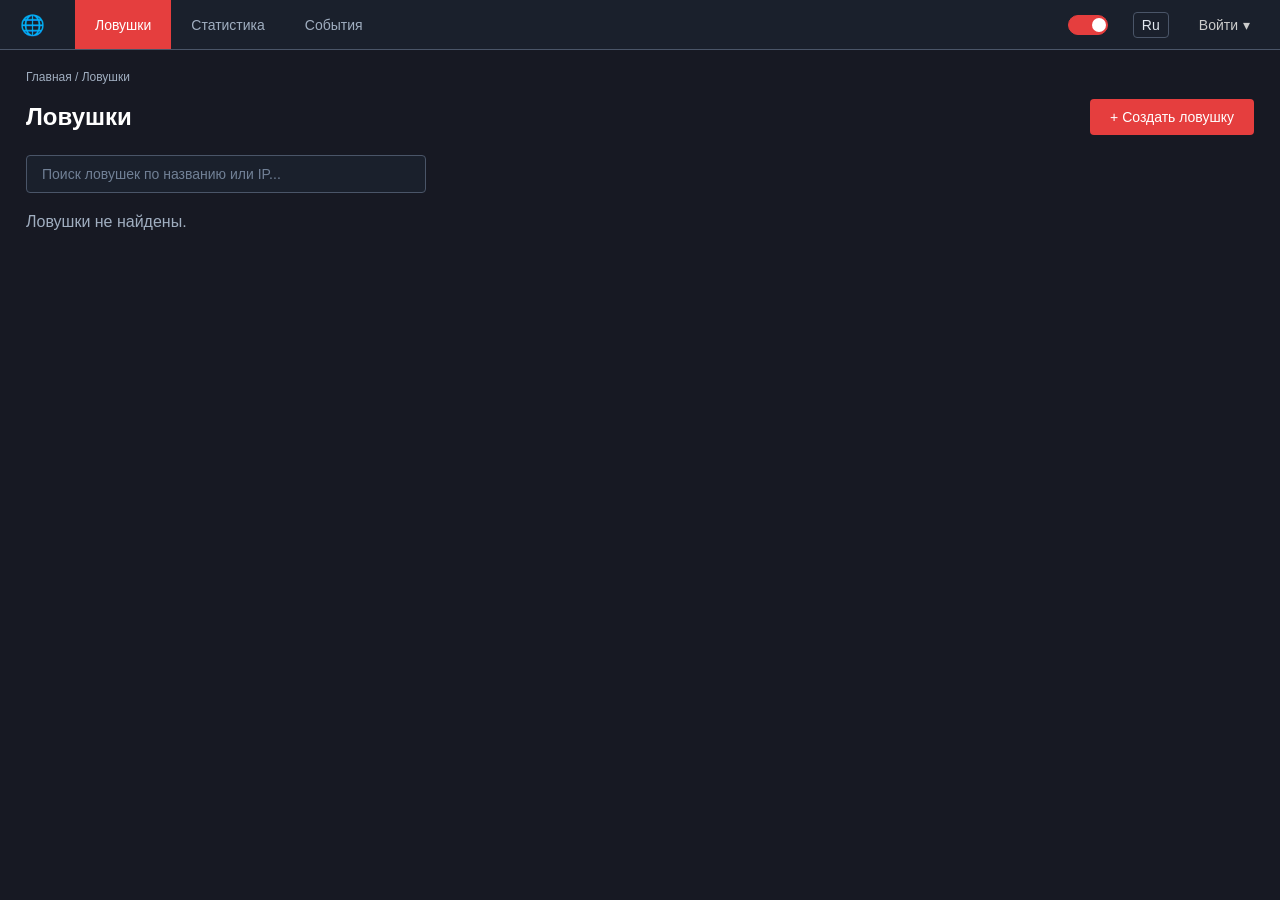
==== Web/dashboard.html @ 9cf93417 "feat(deploy): remove a deployed trap from its server over SSH The agent channel is one-way, so the c" ====
<!DOCTYPE html>
<html lang="ru">
<head>
    <meta charset="UTF-8">
    <meta name="viewport" content="width=device-width, initial-scale=1.0">
    <title>Панель управления</title>
    <link rel="stylesheet" href="style.css">
</head>
<body class="dark-theme">

    <!-- Шапка -->
    <header>
        <div class="header-left">
            <div class="logo">🌐</div>

            <nav>
                <a href="#" class="nav-link active" data-tab="traps">Ловушки</a>
                <a href="#" class="nav-link" data-tab="stats">Статистика</a>
                <a href="#" class="nav-link" data-tab="events">События</a>
            </nav>
        </div>
        <div class="header-right">
            <label class="switch" title="Переключить тему">
                <input type="checkbox" id="theme-toggle" checked>
                <span class="slider round"></span>
            </label>

            <select id="lang-switch" class="lang-switch">
                <option value="ru" selected>Ru</option>
                <option value="en">En</option>
            </select>

            <div class="user-menu-container">
                <button class="user-menu-btn" id="user-menu-btn">
                    <span id="current-user-name">Пользователь</span> ▾
                </button>
                <div class="user-dropdown" id="user-dropdown">
                    <a href="#" data-action="logout" style="color: #d32f2f;">Выйти</a>
                </div>
            </div>
        </div>
    </header>

    <!-- Контент -->
    <main>
        <div class="breadcrumbs">
            <a href="#">Главная</a> / <span id="current-tab-crumb">Ловушки</span>
        </div>

        <!-- ВКЛАДКА 1: ЛОВУШКИ -->
        <section id="traps" class="tab-content active">
            <div class="traps-header">
                <h1>Ловушки</h1>
                <div class="traps-actions">
                    <button class="btn btn-secondary" id="open-events-trap-btn" disabled hidden>События</button>
                    <button class="btn btn-secondary" id="open-edit-trap-btn" disabled hidden>Редактировать</button>
                    <button class="btn btn-secondary" id="open-deploy-trap-btn" disabled hidden>Развернуть по SSH</button>
                    <button class="btn btn-secondary" id="open-undeploy-trap-btn" disabled hidden>Снять с сервера</button>
                    <button class="btn btn-danger" id="delete-trap-btn" disabled hidden>Удалить</button>
                    <button class="btn" id="open-create-trap-btn">+ Создать ловушку</button>
                </div>
            </div>

            <div class="traps-toolbar">
                <input type="text" id="traps-search" class="search-input" placeholder="Поиск ловушек по названию или IP...">
            </div>

            <div class="traps-list" id="traps-list-container"></div>
        </section>

        <!-- ВКЛАДКА 2: СТАТИСТИКА -->
        <section id="stats" class="tab-content">
            <h1>Статистика</h1>

            <div class="stats-grid" id="stats-container"></div>

            <h2 style="font-size: 18px; margin-bottom: 15px;">Детализация по активным ловушкам</h2>
            <div class="traps-list" id="traps-detail-container"></div>
        </section>

        <!-- ВКЛАДКА 3: СОБЫТИЯ -->
        <section id="events" class="tab-content">
            <h1>События</h1>

            <div class="events-toolbar">
                <label for="events-trap-select">Ловушка:</label>
                <select id="events-trap-select" class="form-select"></select>
                <label for="events-type-select">Тип:</label>
                <select id="events-type-select" class="form-select">
                    <option value="">Все</option>
                    <option value="connect">Подключение</option>
                    <option value="auth">Вход</option>
                    <option value="command">Команда</option>
                    <option value="request">HTTP-запрос</option>
                    <option value="scan">Сканирование</option>
                    <option value="token">Honeytoken</option>
                    <option value="data">Данные</option>
                    <option value="handshake">Рукопожатие</option>
                </select>
            </div>

            <div id="events-list" class="events-list"></div>
        </section>
    </main>

    <!-- МОДАЛЬНОЕ ОКНО СОЗДАНИЯ / РЕДАКТИРОВАНИЯ ЛОВУШКИ -->
    <div id="create-trap-modal" class="modal-overlay">
        <div class="modal-content modal-wide">
            <span class="close-btn" data-close-modal="create-trap-modal">&times;</span>
            <h2 id="trap-modal-title">Создание новой ловушки</h2>

            <form id="create-trap-form">
                <div class="form-group">
                    <label>Название ловушки</label>
                    <input type="text" id="trap-name" required placeholder="Например: SSH Honeypot">
                </div>

                <div class="form-group">
                    <label>Класс ловушки</label>
                    <select id="trap-class" class="form-select" required></select>
                    <p class="field-help" id="trap-class-help"></p>
                </div>

                <div class="form-group" id="trap-preset-group">
                    <label>Шаблон (необязательно)</label>
                    <select id="trap-preset" class="form-select">
                        <option value="">— Без шаблона —</option>
                    </select>
                </div>

                <div class="form-group">
                    <label>Адрес (bind)</label>
                    <input type="text" id="trap-bind" value="0.0.0.0" placeholder="0.0.0.0">
                </div>

                <div class="form-group" id="trap-port-group">
                    <label>Порт</label>
                    <input type="number" id="trap-port" min="1" max="65535" placeholder="2222">
                </div>

                <div class="form-group" id="trap-ports-group" style="display:none;">
                    <label>Порты (через запятую, диапазоны через дефис)</label>
                    <input type="text" id="trap-ports" placeholder="9000-9003,10443">
                </div>

                <div class="form-group params-block">
                    <div class="params-head">
                        <span class="params-title">Параметры ловушки</span>
                        <button type="button" class="link-btn" id="params-mode-btn">Редактировать как JSON</button>
                    </div>
                    <div id="params-form" class="params-form"></div>
                    <textarea id="trap-params" class="code-input" rows="16" spellcheck="false" hidden></textarea>
                </div>

                <div id="trap-form-error" class="auth-error-message" hidden></div>

                <div class="form-group checkbox-group">
                    <input type="checkbox" id="trap-active" checked>
                    <label for="trap-active">Запущена (агент должен работать)</label>
                </div>

                <button type="submit" class="btn btn-success full-width">Сохранить</button>
            </form>
        </div>
    </div>

    <!-- МОДАЛЬНОЕ ОКНО «ЛОВУШКА СОЗДАНА»: как запустить агента -->
    <div id="trap-created-modal" class="modal-overlay">
        <div class="modal-content">
            <span class="close-btn" data-close-modal="trap-created-modal">&times;</span>
            <h2>Ловушка готова к запуску</h2>
            <p class="field-help">Конфиг едет вместе с бинарником агента. Из центра к агенту ничего не идёт: чтобы изменить ловушку — обновите её здесь и перезапустите агент с новым конфигом.</p>

            <ol class="run-steps">
                <li>Соберите агент один раз: <code>cd agent &amp;&amp; cargo build --release</code></li>
                <li>Скачайте конфиг и положите рядом с бинарником.</li>
                <li>Запустите: <code>./honeyforge-agent config.json</code></li>
            </ol>

            <div class="form-group">
                <label>Токен ловушки</label>
                <input type="text" id="created-token" readonly>
            </div>

            <div class="traps-actions">
                <a id="download-config-btn" class="btn btn-success" href="#" download>Скачать config.json</a>
                <a id="download-bundle-btn" class="btn btn-secondary" href="#" download>Скачать .zip (конфиг + инструкция)</a>
                <button type="button" id="created-deploy-btn" class="btn">Развернуть по SSH</button>
            </div>
        </div>
    </div>

    <!-- МОДАЛЬНОЕ ОКНО РАЗВЕРТЫВАНИЯ ЛОВУШКИ ПО SSH -->
    <div id="deploy-trap-modal" class="modal-overlay">
        <div class="modal-content modal-wide">
            <span class="close-btn" data-close-modal="deploy-trap-modal">&times;</span>
            <h2 id="deploy-modal-title">Развертывание ловушки по SSH</h2>
            <p class="field-help" id="deploy-trap-subtitle">Автоматическая установка агента, настройка службы systemd и запуск ловушки на удаленном Linux-сервере.</p>

            <form id="deploy-trap-form">
                <input type="hidden" id="deploy-trap-id">

                <div style="display: flex; gap: 15px;">
                    <div class="form-group" style="flex: 3;">
                        <label for="deploy-host">Хост / IP-адрес сервера <span style="color: var(--color-danger);">*</span></label>
                        <input type="text" id="deploy-host" required placeholder="Например: 192.168.1.50 или honeypot.internal">
                    </div>
                    <div class="form-group" style="flex: 1;">
                        <label for="deploy-port">SSH Порт</label>
                        <input type="number" id="deploy-port" value="22" min="1" max="65535" placeholder="22">
                    </div>
                </div>

                <div class="form-group">
                    <label for="deploy-username">Имя пользователя SSH <span style="color: var(--color-danger);">*</span></label>
                    <input type="text" id="deploy-username" required value="root" placeholder="root">
                </div>

                <div class="form-group">
                    <label>Способ аутентификации</label>
                    <div style="display: flex; gap: 20px; margin: 8px 0;">
                        <label style="cursor: pointer; display: flex; align-items: center; gap: 6px;">
                            <input type="radio" name="deploy-auth-type" value="password" checked id="deploy-auth-password-radio">
                            <span>Пароль SSH</span>
                        </label>
                        <label style="cursor: pointer; display: flex; align-items: center; gap: 6px;">
                            <input type="radio" name="deploy-auth-type" value="key" id="deploy-auth-key-radio">
                            <span>Приватный SSH-ключ</span>
                        </label>
                    </div>
                </div>

                <div class="form-group" id="deploy-password-group">
                    <label for="deploy-password">Пароль SSH</label>
                    <input type="password" id="deploy-password" placeholder="Введите пароль пользователя SSH">
                </div>

                <div class="form-group" id="deploy-key-group" style="display: none;">
                    <label for="deploy-key">Приватный ключ SSH (OpenSSH / PEM)</label>
                    <textarea id="deploy-key" class="code-input" rows="5" placeholder="-----BEGIN OPENSSH PRIVATE KEY-----&#10;...&#10;-----END OPENSSH PRIVATE KEY-----"></textarea>
                </div>

                <div class="form-group checkbox-group">
                    <input type="checkbox" id="deploy-use-sudo">
                    <label for="deploy-use-sudo">Использовать sudo (если подключаетесь не под root)</label>
                </div>

                <div class="form-group" id="deploy-root-password-group" style="display: none;">
                    <label for="deploy-root-password">Пароль root / sudo (если отличается от пароля SSH)</label>
                    <input type="password" id="deploy-root-password" placeholder="Оставьте пустым, если совпадает с паролем SSH">
                </div>

                <div id="deploy-status" class="deploy-status-box" style="display: none;">
                    <div class="deploy-spinner" id="deploy-spinner"></div>
                    <div id="deploy-status-text"></div>
                </div>

                <div class="traps-actions" style="margin-top: 20px; justify-content: flex-end;">
                    <button type="button" class="btn btn-secondary" data-close-modal="deploy-trap-modal">Отмена</button>
                    <button type="submit" class="btn btn-success" id="deploy-submit-btn">Развернуть ловушку</button>
                </div>
            </form>
        </div>
    </div>

    <script src="script.js"></script>
</body>
</html>
---- Web/style.css ----
/* --- Переменные --- */
:root {
    --bg-dark: #2c2c2c;
    --color-accent: #d32f2f;
    --color-accent-hover: #b71c1c;
    --color-success: #16a34a;
    --color-success-hover: #15803d;
    --color-danger: #dc2626;
    --color-danger-hover: #b91c1c;
    --color-secondary: #6b7280;
    --color-secondary-hover: #4b5563;
    --bg-body: #f4f6f8;
    --bg-card-img: #cbe3f1;
    --text-main: #222;
    --text-muted: #6b7280;
    --border-color: #e5e7eb;
    --white: #ffffff;
}

* {
    box-sizing: border-box;
    margin: 0;
    padding: 0;
}

[hidden] { display: none !important; }

button, input, select, textarea { font: inherit; }

body {
    font-family: -apple-system, BlinkMacSystemFont, "Segoe UI", Roboto, Helvetica, Arial, sans-serif;
    background-color: var(--bg-body);
    color: var(--text-main);
    transition: background-color 0.3s, color 0.3s;
}

/* --- Шапка --- */
header {
    background-color: var(--bg-dark);
    color: var(--white);
    display: flex;
    align-items: center;
    justify-content: space-between;
    padding: 0 20px;
    height: 50px;
    font-size: 14px;
}

.header-left {
    display: flex;
    align-items: center;
    height: 100%;
}

.logo {
    color: var(--color-accent);
    font-size: 20px;
    margin-right: 30px;
    font-weight: bold;
}

nav {
    display: flex;
    height: 100%;
}

nav a {
    color: #ccc;
    text-decoration: none;
    padding: 0 20px;
    display: flex;
    align-items: center;
    height: 100%;
    transition: 0.2s;
    cursor: pointer;
}

nav a:hover { color: var(--white); }
nav a.active {
    background-color: var(--color-accent);
    color: var(--white);
}

.header-right {
    display: flex;
    align-items: center;
    gap: 20px;
    color: #ccc;
}

/* --- Переключатель темы --- */
.switch {
    position: relative;
    display: inline-block;
    width: 40px;
    height: 20px;
    margin-right: 5px;
}
.switch input { opacity: 0; width: 0; height: 0; }
.slider {
    position: absolute;
    cursor: pointer;
    top: 0; left: 0; right: 0; bottom: 0;
    background-color: #555;
    transition: .4s;
}
.slider:before {
    position: absolute;
    content: "";
    height: 14px;
    width: 14px;
    left: 3px;
    top: 50%;
    transform: translate(0, -50%);
    background-color: white;
    transition: .4s;
}
input:checked + .slider { background-color: var(--color-accent); }
input:checked + .slider:before { transform: translate(20px, -50%); }
.slider.round { border-radius: 20px; }
.slider.round:before { border-radius: 50%; }

/* --- Переключатель языка --- */
.lang-switch {
    background: transparent;
    border: 1px solid #555;
    color: #ccc;
    padding: 4px 8px;
    border-radius: 4px;
    font-size: 14px;
    cursor: pointer;
    outline: none;
    transition: 0.2s;
    appearance: none;
    -webkit-appearance: none;
    text-align: center;
}
.lang-switch:hover { border-color: var(--white); color: var(--white); }
.lang-switch option { background: var(--bg-dark); color: var(--white); }

/* --- Меню пользователя --- */
.user-menu-container { position: relative; }
.user-menu-btn {
    background: transparent;
    border: none;
    color: #ccc;
    font-size: 14px;
    cursor: pointer;
    display: flex;
    align-items: center;
    gap: 5px;
    padding: 5px 10px;
    border-radius: 4px;
    transition: 0.2s;
}
.user-menu-btn:hover {
    color: var(--white);
    background: rgba(255, 255, 255, 0.1);
}
.user-dropdown {
    display: none;
    position: absolute;
    right: 0;
    top: 100%;
    background: var(--white);
    min-width: 180px;
    box-shadow: 0 4px 12px rgba(0, 0, 0, 0.15);
    border-radius: 4px;
    padding: 10px 0;
    z-index: 100;
    margin-top: 5px;
}
.user-dropdown.show { display: block; }
.user-dropdown a {
    display: block;
    padding: 10px 20px;
    color: var(--text-main);
    text-decoration: none;
    font-size: 14px;
    transition: background 0.2s;
}
.user-dropdown a:hover { background: var(--bg-body); }

/* --- Модальное окно --- */
.modal-overlay {
    display: none;
    position: fixed;
    top: 0; left: 0;
    width: 100%; height: 100%;
    background: rgba(0, 0, 0, 0.5);
    z-index: 1000;
    justify-content: center;
    align-items: center;
}
.modal-content {
    background: var(--white);
    padding: 30px;
    border-radius: 8px;
    width: 100%;
    max-width: 400px;
    position: relative;
    box-shadow: 0 10px 25px rgba(0, 0, 0, 0.2);
}
.close-btn {
    position: absolute;
    top: 10px;
    right: 15px;
    font-size: 24px;
    cursor: pointer;
    color: var(--text-muted);
}
.close-btn:hover { color: var(--color-accent); }

.auth-form { display: none; }
.auth-form.active { display: block; }
.auth-form h2 { margin-bottom: 20px; font-size: 20px; text-align: center; }

.form-group { margin-bottom: 15px; }
.form-group label {
    display: block;
    font-size: 13px;
    color: var(--text-muted);
    margin-bottom: 5px;
}
.form-group input,
.form-group select,
.form-group textarea {
    width: 100%;
    padding: 10px;
    border: 1px solid var(--border-color);
    border-radius: 4px;
    font-size: 14px;
    outline: none;
    background: var(--bg-body);
    color: var(--text-main);
}
.form-group input:focus,
.form-group select:focus,
.form-group textarea:focus { border-color: var(--color-accent); }
.form-group textarea { resize: vertical; line-height: 1.4; }

.checkbox-group { display: flex; align-items: center; gap: 10px; }
.checkbox-group input[type="checkbox"] { width: auto; cursor: pointer; }
.checkbox-group label { margin-bottom: 0; cursor: pointer; color: var(--text-main); }

.full-width { width: 100%; margin-top: 10px; }

.auth-switch {
    text-align: center;
    font-size: 13px;
    margin-top: 15px;
    color: var(--text-muted);
}
.auth-switch a { color: var(--color-accent); text-decoration: none; }
.auth-switch a:hover { text-decoration: underline; }

/* --- Основной контент --- */
main {
    padding: 20px 26px;
}
.breadcrumbs {
    font-size: 12px;
    color: var(--text-muted);
    margin-bottom: 15px;
}
.breadcrumbs a { color: var(--text-muted); text-decoration: none; }
.breadcrumbs a:hover { text-decoration: underline; }
h1 {
    font-size: 24px;
    font-weight: 600;
    margin-bottom: 25px;
}

/* --- Переключение вкладок --- */
.tab-content { display: none; }
.tab-content.active { display: block; }

/* --- Статистика --- */
.stats-grid {
    display: grid;
    grid-template-columns: repeat(4, 1fr);
    gap: 20px;
    margin-bottom: 30px;
}
.stat-card {
    background: var(--white);
    padding: 25px;
    border-radius: 6px;
    box-shadow: 0 2px 8px rgba(0, 0, 0, 0.06);
    text-align: center;
}
.stat-value {
    font-size: 36px;
    font-weight: bold;
    color: var(--color-accent);
    margin-bottom: 5px;
}
.stat-label { color: var(--text-muted); font-size: 14px; }

/* --- Ловушки --- */
.traps-header {
    display: flex;
    justify-content: space-between;
    align-items: center;
    margin-bottom: 20px;
    gap: 15px;
    flex-wrap: wrap;
}
.traps-header h1 { margin-bottom: 0; }

.traps-actions {
    display: flex;
    gap: 10px;
    flex-wrap: wrap;
}

/* Базовые стили кнопок */
.btn {
    background-color: var(--color-accent);
    color: #ffffff;
    border: none;
    padding: 10px 20px;
    border-radius: 4px;
    cursor: pointer;
    font-size: 14px;
    font-weight: 400;
    text-decoration: none;
    display: inline-block;
    transition: background 0.2s;
    white-space: nowrap;
}
.btn:hover { background-color: var(--color-accent-hover); }
.btn:disabled {
    opacity: 0.45;
    cursor: not-allowed;
}

/* Зелёные (успех / создание / редактирование) */
.btn.btn-success { background-color: var(--color-success); }
.btn.btn-success:hover:not(:disabled) { background-color: var(--color-success-hover); }

/* Красные (опасные действия) */
.btn.btn-danger { background-color: var(--color-danger); }
.btn.btn-danger:hover:not(:disabled) { background-color: var(--color-danger-hover); }

/* Серые (нейтральные) */
.btn.btn-secondary { background-color: var(--color-secondary); }
.btn.btn-secondary:hover:not(:disabled) { background-color: var(--color-secondary-hover); }

.traps-toolbar { margin-bottom: 20px; }
.search-input {
    width: 100%;
    max-width: 400px;
    padding: 10px 15px;
    border: 1px solid var(--border-color);
    border-radius: 4px;
    font-size: 14px;
    outline: none;
    background: var(--white);
    color: var(--text-main);
}
.search-input:focus { border-color: var(--color-accent); }

.traps-list {
    display: grid;
    grid-template-columns: repeat(auto-fill, minmax(340px, 380px));
    gap: 20px;
}
.trap-item {
    background: var(--white);
    padding: 20px;
    border-radius: 6px;
    box-shadow: 0 2px 8px rgba(0, 0, 0, 0.06);
    border-left: 4px solid #10b981;
    cursor: pointer;
    transition: box-shadow 0.2s, outline 0.2s;
}
.trap-item.inactive { border-left-color: var(--text-muted); }
.trap-item.selected {
    outline: 2px solid var(--color-accent);
    outline-offset: 2px;
    box-shadow: 0 4px 14px rgba(211, 47, 47, 0.25);
}

.trap-title {
    font-weight: 600;
    font-size: 16px;
    margin-bottom: 8px;
    display: flex;
    justify-content: space-between;
    align-items: baseline;
    gap: 12px;
}
.trap-name {
    min-width: 0;
    overflow: hidden;
    text-overflow: ellipsis;
    white-space: nowrap;
}
.trap-status {
    flex-shrink: 0;
    font-size: 12px;
    white-space: nowrap;
}
.trap-info {
    font-size: 13px;
    color: var(--text-muted);
    margin-bottom: 5px;
}

/* --- Вкладка События --- */
.events-toolbar {
    display: flex;
    align-items: center;
    gap: 10px;
    margin-bottom: 20px;
}
.events-toolbar label {
    color: var(--text-muted);
    font-size: 14px;
    white-space: nowrap;
}
.events-toolbar .form-select {
    padding: 8px 12px;
    border: 1px solid var(--border-color);
    border-radius: 4px;
    background: var(--white);
    color: var(--text-main);
    font-size: 14px;
    outline: none;
    min-width: 260px;
    max-width: 100%;
    cursor: pointer;
}
.events-toolbar .form-select:focus { border-color: var(--color-accent); }

.events-list {
    display: flex;
    flex-direction: column;
    gap: 8px;
}
.event-item {
    padding: 12px 16px;
    border-radius: 6px;
    background: var(--white);
    box-shadow: 0 2px 6px rgba(0, 0, 0, 0.05);
    border-left: 3px solid var(--color-accent);
    font-size: 13px;
}
.event-head {
    display: flex;
    justify-content: space-between;
    align-items: center;
    margin-bottom: 4px;
    font-weight: 600;
}
.event-type { color: var(--color-accent); }
.event-time {
    font-weight: 400;
    color: var(--text-muted);
    font-size: 12px;
}
.event-source {
    color: var(--text-muted);
    font-size: 12px;
    margin-bottom: 4px;
}
.event-detail {
    color: var(--text-main);
    font-size: 13px;
    word-break: break-all;
}
.no-events {
    color: var(--text-muted);
    font-size: 14px;
    text-align: center;
    padding: 30px 0;
}

/* --- Адаптивность --- */
@media (max-width: 1200px) {
    .stats-grid { grid-template-columns: repeat(2, 1fr); }
}
@media (max-width: 900px) {
    .stats-grid { grid-template-columns: 1fr; }
    nav a { padding: 0 10px; font-size: 13px; }
}
@media (max-width: 600px) {
    header { flex-direction: column; height: auto; padding: 10px; gap: 10px; }
    nav { flex-wrap: wrap; justify-content: center; }
    nav a { padding: 10px; }
    .traps-header { flex-direction: column; align-items: flex-start; gap: 10px; }
    .traps-actions { width: 100%; }
    .traps-actions .btn { flex-grow: 1; }
    .events-toolbar { flex-direction: column; align-items: stretch; }
    .events-toolbar .form-select { width: 100%; min-width: 0; }
}

/* ==================================================================== */
/* ==================== ТЕМНАЯ ТЕМА (DARK THEME) ====================== */
/* ==================================================================== */
body.dark-theme {
    --bg-dark: #1a202c;
    --color-accent: #e53e3e;
    --color-accent-hover: #c53030;
    --bg-body: #171923;
    --bg-card-img: #2d3748;
    --text-main: #e2e8f0;
    --text-muted: #a0aec0;
    --border-color: #4a5568;
    --white: #2d3748;

    background-color: var(--bg-body);
    color: var(--text-main);
}

body.dark-theme header { border-bottom: 1px solid var(--border-color); }
body.dark-theme nav a { color: #a0aec0; }
body.dark-theme nav a:hover { color: #ffffff; }
body.dark-theme nav a.active { background-color: var(--color-accent); color: #ffffff; }

body.dark-theme .stat-card,
body.dark-theme .trap-item {
    background: var(--white);
    border: 1px solid var(--border-color);
    box-shadow: 0 4px 6px rgba(0, 0, 0, 0.3);
}
body.dark-theme .trap-item.selected {
    outline: 2px solid var(--color-accent);
    outline-offset: 2px;
    box-shadow: 0 4px 14px rgba(229, 62, 62, 0.35);
}

body.dark-theme .btn {
    background-color: var(--color-accent);
    color: #ffffff;
}
body.dark-theme .btn:hover { background-color: var(--color-accent-hover); }
body.dark-theme .btn.btn-success { background-color: #16a34a; }
body.dark-theme .btn.btn-success:hover:not(:disabled) { background-color: #15803d; }
body.dark-theme .btn.btn-danger { background-color: #dc2626; }
body.dark-theme .btn.btn-danger:hover:not(:disabled) { background-color: #b91c1c; }
body.dark-theme .btn.btn-secondary { background-color: #4a5568; }
body.dark-theme .btn.btn-secondary:hover:not(:disabled) { background-color: #718096; }

body.dark-theme .search-input,
body.dark-theme .form-group input,
body.dark-theme .form-group select,
body.dark-theme .form-group textarea,
body.dark-theme .events-toolbar .form-select {
    background: #1a202c;
    border: 1px solid var(--border-color);
    color: var(--text-main);
}
body.dark-theme .search-input::placeholder,
body.dark-theme .form-group input::placeholder { color: #718096; }
body.dark-theme .search-input:focus,
body.dark-theme .form-group input:focus,
body.dark-theme .form-group select:focus,
body.dark-theme .form-group textarea:focus,
body.dark-theme .events-toolbar .form-select:focus {
    border-color: var(--color-accent);
    box-shadow: 0 0 0 2px rgba(229, 62, 62, 0.2);
}

body.dark-theme .breadcrumbs,
body.dark-theme .breadcrumbs a { color: var(--text-muted); }
body.dark-theme h1,
body.dark-theme h2 { color: #ffffff; }

body.dark-theme .trap-info { color: var(--text-muted); }
body.dark-theme .slider { background-color: #4a5568; border: 1px solid #718096; }
body.dark-theme input:checked + .slider { background-color: var(--color-accent); border-color: var(--color-accent); }
body.dark-theme .lang-switch { background: #1a202c; border-color: var(--border-color); color: var(--text-main); }
body.dark-theme .lang-switch option { background: #1a202c; color: var(--text-main); }
body.dark-theme .user-dropdown {
    background: var(--white);
    border: 1px solid var(--border-color);
    box-shadow: 0 4px 12px rgba(0, 0, 0, 0.4);
}
body.dark-theme .user-dropdown a { color: var(--text-main); }
body.dark-theme .user-dropdown a:hover { background: #4a5568; color: #ffffff; }
body.dark-theme .user-menu-btn:hover { background: rgba(255, 255, 255, 0.1); }

body.dark-theme .modal-content {
    background: var(--white);
    border: 1px solid var(--border-color);
    box-shadow: 0 10px 25px rgba(0, 0, 0, 0.5);
}
body.dark-theme .close-btn { color: var(--text-muted); }
body.dark-theme .close-btn:hover { color: var(--color-accent); }
body.dark-theme .form-group label { color: var(--text-muted); }
body.dark-theme .auth-switch { color: var(--text-muted); }

/* События в тёмной теме */
body.dark-theme .event-item {
    background: var(--white);
    border-left-color: var(--color-accent);
    border-top: 1px solid var(--border-color);
    border-right: 1px solid var(--border-color);
    border-bottom: 1px solid var(--border-color);
    box-shadow: 0 4px 6px rgba(0, 0, 0, 0.3);
}
body.dark-theme .event-type { color: var(--color-accent); }

/* --- Стили для страницы логина (login.html) --- */
.login-page {
    display: flex;
    justify-content: center;
    align-items: center;
    min-height: 100vh;
    padding: 20px;
    background-color: var(--bg-body);
}

.login-wrapper {
    width: 100%;
    max-width: 420px;
    margin: 0 auto;
}

.auth-card {
    background: var(--white);
    padding: 35px 30px;
    border-radius: 8px;
    border: 1px solid var(--border-color);
    box-shadow: 0 10px 25px rgba(0, 0, 0, 0.3);
}

.login-logo {
    text-align: center;
    font-size: 26px;
    font-weight: bold;
    color: var(--color-accent);
    margin-bottom: 25px;
    display: flex;
    align-items: center;
    justify-content: center;
    gap: 10px;
}

.auth-error-message {
    background-color: rgba(220, 38, 38, 0.15);
    border: 1px solid var(--color-danger);
    color: #ef4444;
    padding: 10px 14px;
    border-radius: 6px;
    font-size: 14px;
    margin-bottom: 18px;
    text-align: center;
}

/* --- Класс-ориентированное создание ловушек и события агента --- */
.modal-content.modal-wide { max-width: 680px; }
.modal-content.modal-wide,
.modal-content:has(#created-token) { max-height: 92vh; overflow-y: auto; }
.modal-content:has(#created-token) { max-width: 520px; }

/* --- Форма параметров ловушки --- */
.params-block { margin-top: 20px; }
.params-head {
    display: flex;
    justify-content: space-between;
    align-items: center;
    border-top: 1px solid var(--border-color);
    padding-top: 14px;
    margin-bottom: 12px;
}
.params-title { font-weight: 600; font-size: 15px; }
.link-btn {
    background: none;
    border: none;
    color: var(--color-accent);
    cursor: pointer;
    font-size: 13px;
    padding: 0;
}
.link-btn:hover { text-decoration: underline; }
.form-group input.mono,
.form-group textarea.mono { font-family: ui-monospace, "Cascadia Code", Consolas, monospace; font-size: 13px; }
.form-group textarea.param-text { font-family: ui-monospace, "Cascadia Code", Consolas, monospace; font-size: 13px; }

details.params-advanced {
    margin: 6px 0 15px;
    border: 1px dashed var(--border-color);
    border-radius: 6px;
    padding: 0 12px;
}
details.params-advanced[open] { padding-bottom: 4px; }
details.params-advanced > summary {
    cursor: pointer;
    padding: 9px 0;
    font-size: 13px;
    color: var(--text-muted);
    user-select: none;
}
details.params-advanced > summary:hover { color: var(--text-main); }

.param-list-title { font-size: 13px; font-weight: 600; margin-bottom: 4px; }
.param-list > .field-help { margin: 0 0 10px; }
details.list-item {
    border: 1px solid var(--border-color);
    border-left: 3px solid var(--color-accent);
    border-radius: 6px;
    margin-bottom: 10px;
    background: var(--bg-body);
}
details.list-item > summary {
    display: flex;
    align-items: center;
    gap: 10px;
    padding: 8px 10px;
    cursor: pointer;
    list-style: none;
    user-select: none;
}
details.list-item > summary::-webkit-details-marker { display: none; }
details.list-item > summary::before { content: "▸"; color: var(--text-muted); font-size: 12px; }
details.list-item[open] > summary::before { content: "▾"; }
.list-item-num { font-size: 13px; font-weight: 600; white-space: nowrap; }
.list-item-summary {
    flex: 1;
    min-width: 0;
    overflow: hidden;
    text-overflow: ellipsis;
    white-space: nowrap;
    font-size: 12px;
    color: var(--text-muted);
    font-family: ui-monospace, Consolas, monospace;
}
.list-item-actions { display: flex; gap: 4px; }
.icon-btn {
    background: transparent;
    border: 1px solid var(--border-color);
    color: var(--text-muted);
    border-radius: 4px;
    width: 26px;
    height: 26px;
    cursor: pointer;
    font-size: 13px;
    line-height: 1;
}
.icon-btn:hover:not(:disabled) { color: var(--text-main); border-color: var(--text-muted); }
.icon-btn.danger:hover:not(:disabled) { color: #ffffff; background: var(--color-danger); border-color: var(--color-danger); }
.icon-btn:disabled { opacity: 0.35; cursor: default; }
.list-item-body { padding: 4px 12px 2px; border-top: 1px solid var(--border-color); }
.list-item-body .form-group:first-child { margin-top: 10px; }
.btn.btn-small { padding: 6px 14px; font-size: 13px; }
body.dark-theme details.list-item { background: #232a38; }

.field-help {
    margin: 6px 0 0;
    font-size: 12px;
    color: var(--text-muted);
    line-height: 1.4;
}
.code-input {
    width: 100%;
    font-family: ui-monospace, "Cascadia Code", "Fira Code", Consolas, monospace;
    font-size: 13px;
    line-height: 1.45;
    padding: 10px;
    border-radius: 4px;
    border: 1px solid var(--border-color);
    background: var(--bg-body);
    color: var(--text-main);
    outline: none;
    resize: vertical;
}
.code-input:focus { border-color: var(--color-accent); }
body.dark-theme .code-input { background: #1a202c; }
.run-steps {
    margin: 12px 0 16px;
    padding-left: 20px;
    line-height: 1.7;
    font-size: 14px;
}
.run-steps code {
    background: var(--bg-body);
    padding: 1px 6px;
    border-radius: 4px;
    font-family: ui-monospace, Consolas, monospace;
    font-size: 12.5px;
}
#created-token {
    font-family: ui-monospace, Consolas, monospace;
    font-size: 12.5px;
}
.trap-class { font-size: 12px; }
.event-item.event-warn,
body.dark-theme .event-item.event-warn { border-left-color: #f59e0b; }

/* --- Стили модального окна SSH деплоя --- */
.deploy-status-box {
    margin: 15px 0;
    padding: 12px 16px;
    border-radius: 6px;
    font-size: 14px;
    display: flex;
    align-items: center;
    gap: 12px;
    line-height: 1.4;
}
.deploy-status-loading {
    background-color: rgba(59, 130, 246, 0.15);
    border: 1px solid #3b82f6;
    color: #3b82f6;
}
.deploy-status-success {
    background-color: rgba(22, 163, 74, 0.15);
    border: 1px solid var(--color-success);
    color: var(--color-success);
}
.deploy-status-error {
    background-color: rgba(220, 38, 38, 0.15);
    border: 1px solid var(--color-danger);
    color: var(--color-danger);
}
.deploy-spinner {
    width: 20px;
    height: 20px;
    border: 2px solid rgba(59, 130, 246, 0.3);
    border-top-color: #3b82f6;
    border-radius: 50%;
    animation: deploy-spin 0.8s linear infinite;
    flex-shrink: 0;
}
@keyframes deploy-spin {
    0% { transform: rotate(0deg); }
    100% { transform: rotate(360deg); }
}
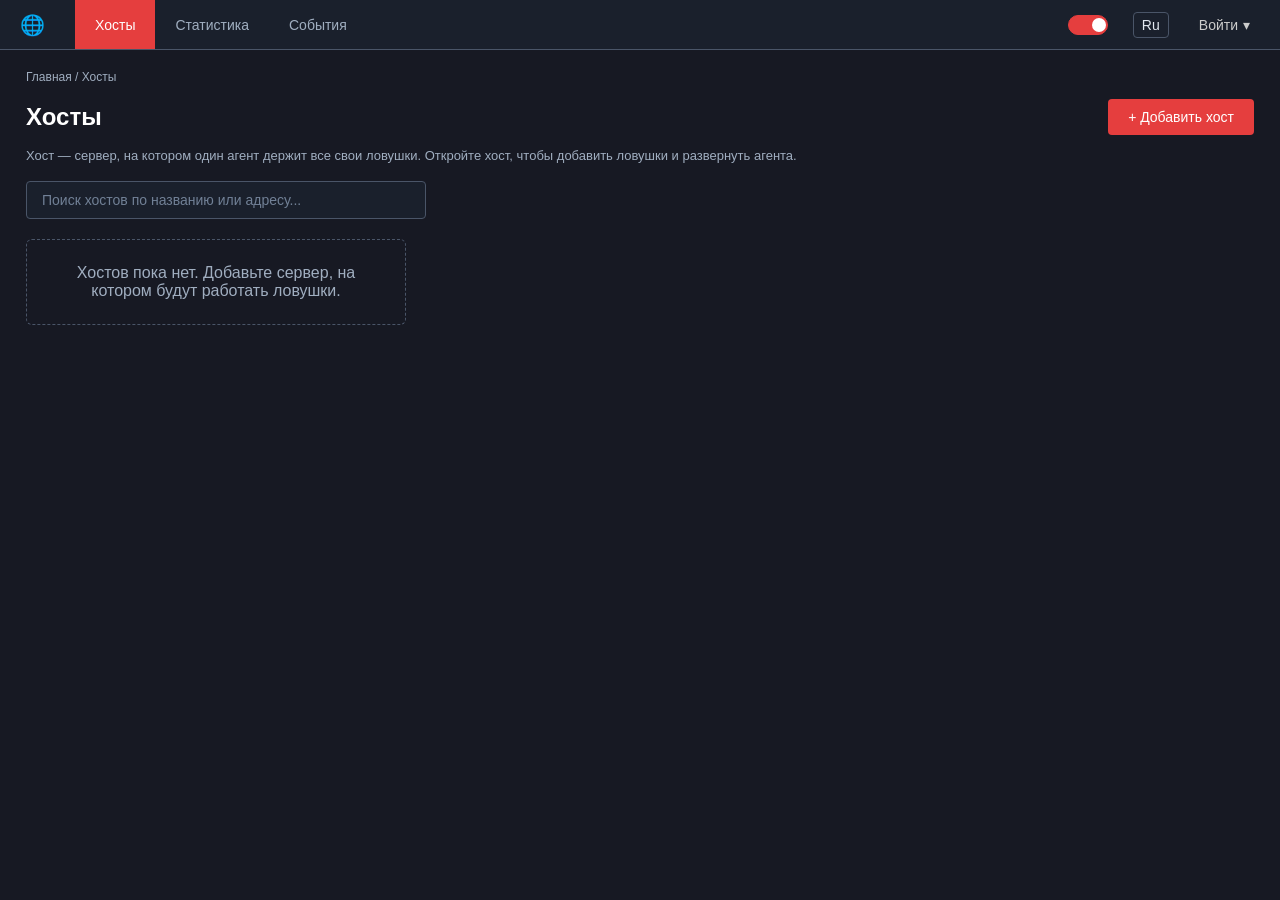
==== commit ae553348: "feat(web): manage traps per host The traps tab becomes a host list; a host page holds its traps and " ====
--- a/Web/dashboard.html
+++ b/Web/dashboard.html
@@ -5,6 +5,41 @@
     <meta name="viewport" content="width=device-width, initial-scale=1.0">
     <title>Панель управления</title>
     <link rel="stylesheet" href="style.css">
+    <style>
+        .badge {
+            display: inline-flex;
+            align-items: center;
+            justify-content: center;
+            padding: 2px 7px;
+            font-size: 11px;
+            font-weight: 600;
+            line-height: 1.3;
+            border-radius: 4px;
+            text-transform: uppercase;
+            letter-spacing: 0.5px;
+            white-space: nowrap;
+        }
+        .badge-low {
+            background-color: rgba(16, 185, 129, 0.15);
+            color: #10b981;
+            border: 1px solid rgba(16, 185, 129, 0.35);
+        }
+        .badge-med {
+            background-color: rgba(245, 158, 11, 0.15);
+            color: #f59e0b;
+            border: 1px solid rgba(245, 158, 11, 0.35);
+        }
+        .badge-high {
+            background-color: rgba(239, 68, 68, 0.15);
+            color: #ef4444;
+            border: 1px solid rgba(239, 68, 68, 0.35);
+        }
+        .badge-ics {
+            background-color: rgba(168, 85, 247, 0.15);
+            color: #c084fc;
+            border: 1px solid rgba(168, 85, 247, 0.35);
+        }
+    </style>
 </head>
 <body class="dark-theme">
 
@@ -14,7 +49,7 @@
             <div class="logo">🌐</div>
 
             <nav>
-                <a href="#" class="nav-link active" data-tab="traps">Ловушки</a>
+                <a href="#" class="nav-link active" data-tab="traps">Хосты</a>
                 <a href="#" class="nav-link" data-tab="stats">Статистика</a>
                 <a href="#" class="nav-link" data-tab="events">События</a>
             </nav>
@@ -44,28 +79,65 @@
     <!-- Контент -->
     <main>
         <div class="breadcrumbs">
-            <a href="#">Главная</a> / <span id="current-tab-crumb">Ловушки</span>
-        </div>
-
-        <!-- ВКЛАДКА 1: ЛОВУШКИ -->
+            <a href="#">Главная</a> / <span id="current-tab-crumb">Хосты</span>
+        </div>
+
+        <!-- ВКЛАДКА 1: ХОСТЫ И ИХ ЛОВУШКИ -->
         <section id="traps" class="tab-content active">
-            <div class="traps-header">
-                <h1>Ловушки</h1>
-                <div class="traps-actions">
-                    <button class="btn btn-secondary" id="open-events-trap-btn" disabled hidden>События</button>
-                    <button class="btn btn-secondary" id="open-edit-trap-btn" disabled hidden>Редактировать</button>
-                    <button class="btn btn-secondary" id="open-deploy-trap-btn" disabled hidden>Развернуть по SSH</button>
-                    <button class="btn btn-secondary" id="open-undeploy-trap-btn" disabled hidden>Снять с сервера</button>
-                    <button class="btn btn-danger" id="delete-trap-btn" disabled hidden>Удалить</button>
-                    <button class="btn" id="open-create-trap-btn">+ Создать ловушку</button>
-                </div>
-            </div>
-
-            <div class="traps-toolbar">
-                <input type="text" id="traps-search" class="search-input" placeholder="Поиск ловушек по названию или IP...">
-            </div>
-
-            <div class="traps-list" id="traps-list-container"></div>
+
+            <!-- Список хостов -->
+            <div id="hosts-view">
+                <div class="traps-header">
+                    <h1>Хосты</h1>
+                    <div class="traps-actions">
+                        <button class="btn" id="open-create-host-btn">+ Добавить хост</button>
+                    </div>
+                </div>
+                <p class="field-help page-help">Хост — сервер, на котором один агент держит все свои ловушки. Откройте хост, чтобы добавить ловушки и развернуть агента.</p>
+
+                <div class="traps-toolbar">
+                    <input type="text" id="hosts-search" class="search-input" placeholder="Поиск хостов по названию или адресу...">
+                </div>
+
+                <div class="traps-list" id="hosts-list-container"></div>
+            </div>
+
+            <!-- Хост и его ловушки -->
+            <div id="host-view" hidden>
+                <a href="#" class="back-link" id="back-to-hosts">← Все хосты</a>
+
+                <div class="traps-header">
+                    <div class="host-heading">
+                        <h1 id="host-view-title"></h1>
+                        <div class="host-meta" id="host-view-meta"></div>
+                    </div>
+                    <div class="traps-actions" id="host-actions">
+                        <button class="btn btn-success" id="host-deploy-btn">Развернуть</button>
+                        <button class="btn btn-secondary" id="host-status-btn">Проверить статус</button>
+                        <button class="btn btn-secondary" id="host-undeploy-btn">Снять с сервера</button>
+                        <button class="btn btn-secondary" id="host-config-btn">Скачать config.json</button>
+                        <button class="btn btn-secondary" id="host-edit-btn">Изменить хост</button>
+                        <button class="btn btn-danger" id="host-delete-btn">Удалить хост</button>
+                    </div>
+                </div>
+
+                <div id="host-op-status" class="deploy-status-box" hidden>
+                    <div class="deploy-spinner" id="host-op-spinner"></div>
+                    <div id="host-op-text" class="host-op-text"></div>
+                </div>
+
+                <div class="traps-header traps-subheader">
+                    <h2 id="host-traps-title">Ловушки хоста</h2>
+                    <div class="traps-actions">
+                        <button class="btn btn-secondary" id="open-events-trap-btn" disabled hidden>События</button>
+                        <button class="btn btn-secondary" id="open-edit-trap-btn" disabled hidden>Редактировать</button>
+                        <button class="btn btn-danger" id="delete-trap-btn" disabled hidden>Удалить</button>
+                        <button class="btn" id="open-create-trap-btn">+ Создать ловушку</button>
+                    </div>
+                </div>
+
+                <div class="traps-list" id="traps-list-container"></div>
+            </div>
         </section>
 
         <!-- ВКЛАДКА 2: СТАТИСТИКА -->
@@ -116,16 +188,28 @@
                 </div>
 
                 <div class="form-group">
+                    <label for="trap-host">Хост</label>
+                    <select id="trap-host" class="form-select"></select>
+                    <p class="field-help">Агент хоста запускает все его включённые ловушки, поэтому их порты не должны совпадать.</p>
+                </div>
+
+                <div class="form-group">
                     <label>Класс ловушки</label>
-                    <select id="trap-class" class="form-select" required></select>
+                    <div style="display: flex; gap: 8px; align-items: center;">
+                        <select id="trap-class" class="form-select" required style="flex: 1;"></select>
+                        <span id="trap-class-badge"></span>
+                    </div>
                     <p class="field-help" id="trap-class-help"></p>
                 </div>
 
                 <div class="form-group" id="trap-preset-group">
                     <label>Шаблон (необязательно)</label>
-                    <select id="trap-preset" class="form-select">
-                        <option value="">— Без шаблона —</option>
-                    </select>
+                    <div style="display: flex; gap: 8px; align-items: center;">
+                        <select id="trap-preset" class="form-select" style="flex: 1;">
+                            <option value="">— Без шаблона —</option>
+                        </select>
+                        <span id="trap-preset-badge"></span>
+                    </div>
                 </div>
 
                 <div class="form-group">
@@ -164,100 +248,112 @@
         </div>
     </div>
 
-    <!-- МОДАЛЬНОЕ ОКНО «ЛОВУШКА СОЗДАНА»: как запустить агента -->
+    <!-- МОДАЛЬНОЕ ОКНО «ЛОВУШКА СОЗДАНА» -->
     <div id="trap-created-modal" class="modal-overlay">
         <div class="modal-content">
             <span class="close-btn" data-close-modal="trap-created-modal">&times;</span>
-            <h2>Ловушка готова к запуску</h2>
-            <p class="field-help">Конфиг едет вместе с бинарником агента. Из центра к агенту ничего не идёт: чтобы изменить ловушку — обновите её здесь и перезапустите агент с новым конфигом.</p>
-
-            <ol class="run-steps">
-                <li>Соберите агент один раз: <code>cd agent &amp;&amp; cargo build --release</code></li>
-                <li>Скачайте конфиг и положите рядом с бинарником.</li>
-                <li>Запустите: <code>./honeyforge-agent config.json</code></li>
-            </ol>
-
-            <div class="form-group">
-                <label>Токен ловушки</label>
-                <input type="text" id="created-token" readonly>
-            </div>
-
-            <div class="traps-actions">
-                <a id="download-config-btn" class="btn btn-success" href="#" download>Скачать config.json</a>
-                <a id="download-bundle-btn" class="btn btn-secondary" href="#" download>Скачать .zip (конфиг + инструкция)</a>
-                <button type="button" id="created-deploy-btn" class="btn">Развернуть по SSH</button>
+            <h2>Ловушка создана</h2>
+
+            <!-- Ловушка на хосте: заработает после применения изменений -->
+            <div id="created-hosted">
+                <p class="field-help" id="created-hosted-text"></p>
+                <div class="traps-actions">
+                    <button type="button" id="created-apply-btn" class="btn btn-success">Применить на сервере</button>
+                    <button type="button" class="btn btn-secondary" data-close-modal="trap-created-modal">Позже</button>
+                </div>
+            </div>
+
+            <!-- Ловушка без хоста: запуск агента вручную -->
+            <div id="created-loose">
+                <p class="field-help">Ловушка не привязана к хосту. Запустите агента вручную или привяжите ловушку к хосту, чтобы центр сам разворачивал её по SSH.</p>
+
+                <ol class="run-steps">
+                    <li>Соберите агент один раз: <code>cd agent &amp;&amp; cargo build --release</code></li>
+                    <li>Скачайте конфиг и положите рядом с бинарником.</li>
+                    <li>Запустите: <code>./honeyforge-agent config.json</code></li>
+                </ol>
+
+                <div class="form-group">
+                    <label>Токен ловушки</label>
+                    <input type="text" id="created-token" readonly>
+                </div>
+
+                <div class="traps-actions">
+                    <a id="download-config-btn" class="btn btn-success" href="#" download>Скачать config.json</a>
+                    <a id="download-bundle-btn" class="btn btn-secondary" href="#" download>Скачать .zip (конфиг + инструкция)</a>
+                </div>
             </div>
         </div>
     </div>
 
-    <!-- МОДАЛЬНОЕ ОКНО РАЗВЕРТЫВАНИЯ ЛОВУШКИ ПО SSH -->
-    <div id="deploy-trap-modal" class="modal-overlay">
+    <!-- МОДАЛЬНОЕ ОКНО ХОСТА: адрес и SSH-доступ -->
+    <div id="host-modal" class="modal-overlay">
         <div class="modal-content modal-wide">
-            <span class="close-btn" data-close-modal="deploy-trap-modal">&times;</span>
-            <h2 id="deploy-modal-title">Развертывание ловушки по SSH</h2>
-            <p class="field-help" id="deploy-trap-subtitle">Автоматическая установка агента, настройка службы systemd и запуск ловушки на удаленном Linux-сервере.</p>
-
-            <form id="deploy-trap-form">
-                <input type="hidden" id="deploy-trap-id">
+            <span class="close-btn" data-close-modal="host-modal">&times;</span>
+            <h2 id="host-modal-title">Новый хост</h2>
+            <p class="field-help">Доступ по SSH центр хранит зашифрованным и в браузер не возвращает. По нему он ставит, обновляет и снимает агента хоста.</p>
+
+            <form id="host-form" autocomplete="off">
+                <div class="form-group">
+                    <label for="host-name">Название <span style="color: var(--color-danger);">*</span></label>
+                    <input type="text" id="host-name" required maxlength="255" placeholder="Например: web-01 (DMZ)">
+                </div>
 
                 <div style="display: flex; gap: 15px;">
                     <div class="form-group" style="flex: 3;">
-                        <label for="deploy-host">Хост / IP-адрес сервера <span style="color: var(--color-danger);">*</span></label>
-                        <input type="text" id="deploy-host" required placeholder="Например: 192.168.1.50 или honeypot.internal">
+                        <label for="host-address">Адрес сервера <span style="color: var(--color-danger);">*</span></label>
+                        <input type="text" id="host-address" required placeholder="Например: 192.168.1.50 или honeypot.internal">
                     </div>
                     <div class="form-group" style="flex: 1;">
-                        <label for="deploy-port">SSH Порт</label>
-                        <input type="number" id="deploy-port" value="22" min="1" max="65535" placeholder="22">
-                    </div>
-                </div>
-
-                <div class="form-group">
-                    <label for="deploy-username">Имя пользователя SSH <span style="color: var(--color-danger);">*</span></label>
-                    <input type="text" id="deploy-username" required value="root" placeholder="root">
+                        <label for="host-port">SSH Порт</label>
+                        <input type="number" id="host-port" value="22" min="1" max="65535" placeholder="22">
+                    </div>
+                </div>
+
+                <div class="form-group">
+                    <label for="host-username">Имя пользователя SSH <span style="color: var(--color-danger);">*</span></label>
+                    <input type="text" id="host-username" required value="root" placeholder="root">
                 </div>
 
                 <div class="form-group">
                     <label>Способ аутентификации</label>
                     <div style="display: flex; gap: 20px; margin: 8px 0;">
                         <label style="cursor: pointer; display: flex; align-items: center; gap: 6px;">
-                            <input type="radio" name="deploy-auth-type" value="password" checked id="deploy-auth-password-radio">
+                            <input type="radio" name="host-auth-type" value="password" checked id="host-auth-password-radio">
                             <span>Пароль SSH</span>
                         </label>
                         <label style="cursor: pointer; display: flex; align-items: center; gap: 6px;">
-                            <input type="radio" name="deploy-auth-type" value="key" id="deploy-auth-key-radio">
+                            <input type="radio" name="host-auth-type" value="key" id="host-auth-key-radio">
                             <span>Приватный SSH-ключ</span>
                         </label>
                     </div>
                 </div>
 
-                <div class="form-group" id="deploy-password-group">
-                    <label for="deploy-password">Пароль SSH</label>
-                    <input type="password" id="deploy-password" placeholder="Введите пароль пользователя SSH">
-                </div>
-
-                <div class="form-group" id="deploy-key-group" style="display: none;">
-                    <label for="deploy-key">Приватный ключ SSH (OpenSSH / PEM)</label>
-                    <textarea id="deploy-key" class="code-input" rows="5" placeholder="-----BEGIN OPENSSH PRIVATE KEY-----&#10;...&#10;-----END OPENSSH PRIVATE KEY-----"></textarea>
+                <div class="form-group" id="host-password-group">
+                    <label for="host-password">Пароль SSH</label>
+                    <input type="password" id="host-password" autocomplete="new-password" placeholder="Введите пароль пользователя SSH">
+                </div>
+
+                <div class="form-group" id="host-key-group" style="display: none;">
+                    <label for="host-key">Приватный ключ SSH (OpenSSH / PEM, без пароля)</label>
+                    <textarea id="host-key" class="code-input" rows="5" spellcheck="false" placeholder="-----BEGIN OPENSSH PRIVATE KEY-----&#10;...&#10;-----END OPENSSH PRIVATE KEY-----"></textarea>
                 </div>
 
                 <div class="form-group checkbox-group">
-                    <input type="checkbox" id="deploy-use-sudo">
-                    <label for="deploy-use-sudo">Использовать sudo (если подключаетесь не под root)</label>
-                </div>
-
-                <div class="form-group" id="deploy-root-password-group" style="display: none;">
-                    <label for="deploy-root-password">Пароль root / sudo (если отличается от пароля SSH)</label>
-                    <input type="password" id="deploy-root-password" placeholder="Оставьте пустым, если совпадает с паролем SSH">
-                </div>
-
-                <div id="deploy-status" class="deploy-status-box" style="display: none;">
-                    <div class="deploy-spinner" id="deploy-spinner"></div>
-                    <div id="deploy-status-text"></div>
-                </div>
+                    <input type="checkbox" id="host-use-sudo">
+                    <label for="host-use-sudo">Использовать sudo (если подключаетесь не под root)</label>
+                </div>
+
+                <div class="form-group" id="host-sudo-password-group" style="display: none;">
+                    <label for="host-sudo-password">Пароль sudo (если отличается от пароля SSH)</label>
+                    <input type="password" id="host-sudo-password" autocomplete="new-password" placeholder="Оставьте пустым, если совпадает с паролем SSH">
+                </div>
+
+                <div id="host-form-error" class="auth-error-message" hidden></div>
 
                 <div class="traps-actions" style="margin-top: 20px; justify-content: flex-end;">
-                    <button type="button" class="btn btn-secondary" data-close-modal="deploy-trap-modal">Отмена</button>
-                    <button type="submit" class="btn btn-success" id="deploy-submit-btn">Развернуть ловушку</button>
+                    <button type="button" class="btn btn-secondary" data-close-modal="host-modal">Отмена</button>
+                    <button type="submit" class="btn btn-success" id="host-submit-btn">Сохранить</button>
                 </div>
             </form>
         </div>
--- a/Web/style.css
+++ b/Web/style.css
@@ -829,3 +829,35 @@
     0% { transform: rotate(0deg); }
     100% { transform: rotate(360deg); }
 }
+
+/* --- Хосты --- */
+.page-help { margin: -8px 0 16px; font-size: 13px; }
+.back-link {
+    display: inline-block;
+    margin-bottom: 12px;
+    color: var(--text-muted);
+    text-decoration: none;
+    font-size: 14px;
+}
+.back-link:hover { color: var(--color-accent); }
+.host-heading { min-width: 0; }
+.host-heading h1 { margin-bottom: 4px; overflow-wrap: anywhere; }
+.host-meta { color: var(--text-muted); font-size: 14px; overflow-wrap: anywhere; }
+.host-meta .host-state { font-weight: 600; }
+.traps-subheader { margin-top: 28px; }
+.traps-subheader h2 { font-size: 18px; margin: 0; }
+.host-op-text {
+    white-space: pre-wrap;
+    overflow-wrap: anywhere;
+    min-width: 0;
+}
+.host-item.pending { border-left-color: #f59e0b; }
+.host-item.loose { border-left-style: dashed; }
+.host-item .trap-info code { font-size: 12px; }
+.empty-hint {
+    color: var(--text-muted);
+    padding: 24px;
+    border: 1px dashed var(--border-color);
+    border-radius: 6px;
+    text-align: center;
+}
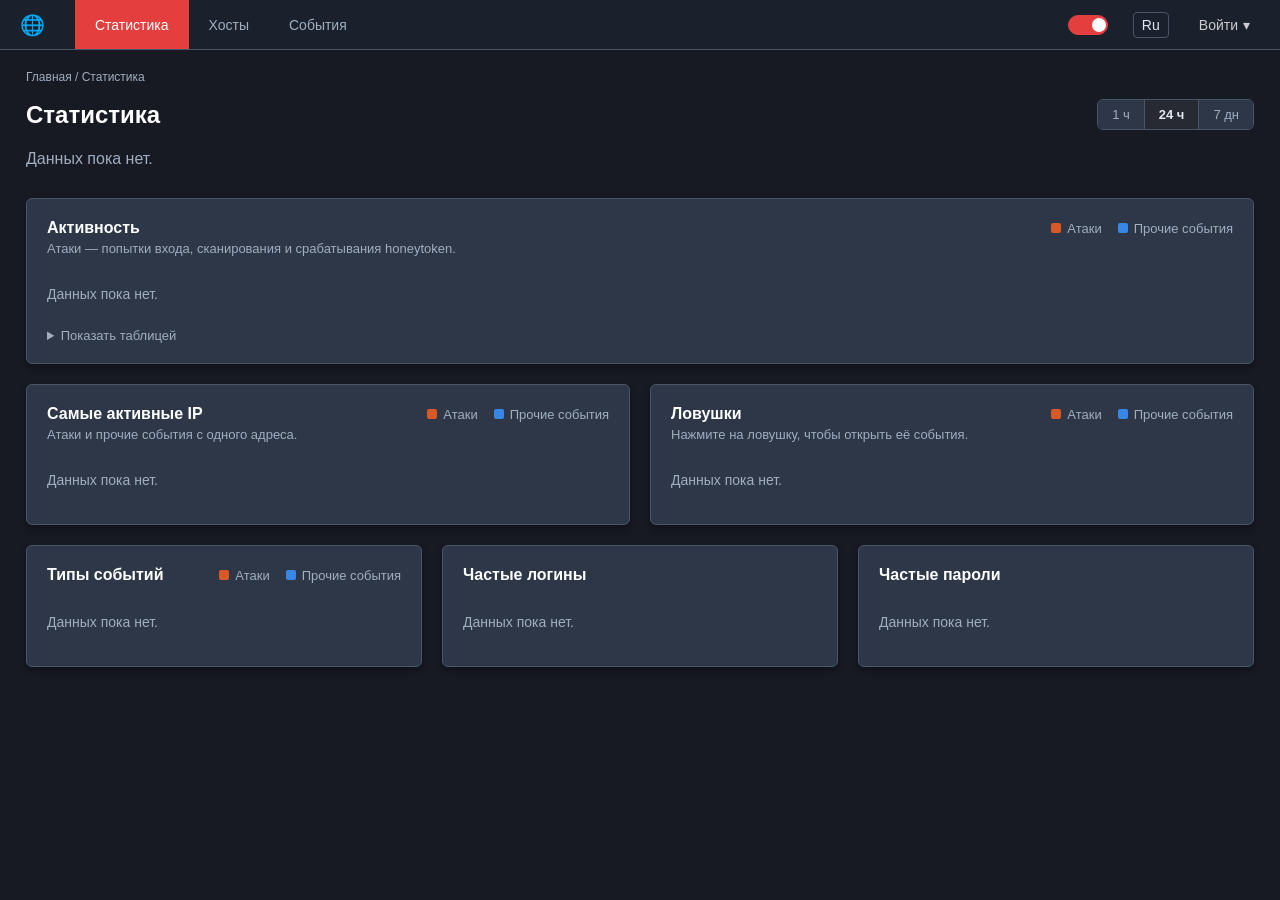
==== commit db8bbe40: "feat(web): dashboard with attack charts as the start page The statistics tab opens first and shows t" ====
--- a/Web/dashboard.html
+++ b/Web/dashboard.html
@@ -49,8 +49,8 @@
             <div class="logo">🌐</div>
 
             <nav>
-                <a href="#" class="nav-link active" data-tab="traps">Хосты</a>
-                <a href="#" class="nav-link" data-tab="stats">Статистика</a>
+                <a href="#" class="nav-link active" data-tab="stats">Статистика</a>
+                <a href="#" class="nav-link" data-tab="traps">Хосты</a>
                 <a href="#" class="nav-link" data-tab="events">События</a>
             </nav>
         </div>
@@ -79,11 +79,11 @@
     <!-- Контент -->
     <main>
         <div class="breadcrumbs">
-            <a href="#">Главная</a> / <span id="current-tab-crumb">Хосты</span>
+            <a href="#">Главная</a> / <span id="current-tab-crumb">Статистика</span>
         </div>
 
         <!-- ВКЛАДКА 1: ХОСТЫ И ИХ ЛОВУШКИ -->
-        <section id="traps" class="tab-content active">
+        <section id="traps" class="tab-content">
 
             <!-- Список хостов -->
             <div id="hosts-view">
@@ -141,13 +141,61 @@
         </section>
 
         <!-- ВКЛАДКА 2: СТАТИСТИКА -->
-        <section id="stats" class="tab-content">
-            <h1>Статистика</h1>
+        <section id="stats" class="tab-content active">
+            <div class="traps-header">
+                <h1>Статистика</h1>
+                <div class="range-switch" id="dash-range" role="group" aria-label="Период">
+                    <button type="button" data-range="1h">1 ч</button>
+                    <button type="button" data-range="24h">24 ч</button>
+                    <button type="button" data-range="7d">7 дн</button>
+                </div>
+            </div>
 
             <div class="stats-grid" id="stats-container"></div>
 
-            <h2 style="font-size: 18px; margin-bottom: 15px;">Детализация по активным ловушкам</h2>
-            <div class="traps-list" id="traps-detail-container"></div>
+            <div class="chart-card">
+                <div class="chart-head">
+                    <h2>Активность</h2>
+                    <div class="chart-legend">
+                        <span><i class="key key-attack"></i>Атаки</span>
+                        <span><i class="key key-other"></i>Прочие события</span>
+                    </div>
+                </div>
+                <p class="chart-sub">Атаки — попытки входа, сканирования и срабатывания honeytoken.</p>
+                <div class="activity-chart" id="dash-activity"></div>
+                <details class="chart-table">
+                    <summary>Показать таблицей</summary>
+                    <div id="dash-activity-table"></div>
+                </details>
+            </div>
+
+            <div class="charts-grid">
+                <div class="chart-card">
+                    <div class="chart-head"><h2>Самые активные IP</h2><div class="chart-legend"><span><i class="key key-attack"></i>Атаки</span><span><i class="key key-other"></i>Прочие события</span></div></div>
+                    <p class="chart-sub">Атаки и прочие события с одного адреса.</p>
+                    <div class="hbars" id="dash-sources"></div>
+                </div>
+                <div class="chart-card">
+                    <div class="chart-head"><h2>Ловушки</h2><div class="chart-legend"><span><i class="key key-attack"></i>Атаки</span><span><i class="key key-other"></i>Прочие события</span></div></div>
+                    <p class="chart-sub">Нажмите на ловушку, чтобы открыть её события.</p>
+                    <div class="hbars" id="dash-traps"></div>
+                </div>
+            </div>
+
+            <div class="charts-grid charts-grid-3">
+                <div class="chart-card">
+                    <div class="chart-head"><h2>Типы событий</h2><div class="chart-legend"><span><i class="key key-attack"></i>Атаки</span><span><i class="key key-other"></i>Прочие события</span></div></div>
+                    <div class="hbars" id="dash-types"></div>
+                </div>
+                <div class="chart-card">
+                    <div class="chart-head"><h2>Частые логины</h2></div>
+                    <div class="hbars" id="dash-usernames"></div>
+                </div>
+                <div class="chart-card">
+                    <div class="chart-head"><h2>Частые пароли</h2></div>
+                    <div class="hbars" id="dash-passwords"></div>
+                </div>
+            </div>
         </section>
 
         <!-- ВКЛАДКА 3: СОБЫТИЯ -->
@@ -359,6 +407,7 @@
         </div>
     </div>
 
+    <div class="chart-tooltip" id="chart-tooltip" hidden></div>
     <script src="script.js"></script>
 </body>
 </html>
--- a/Web/style.css
+++ b/Web/style.css
@@ -15,6 +15,12 @@
     --text-muted: #6b7280;
     --border-color: #e5e7eb;
     --white: #ffffff;
+    /* графики: «атаки» и «прочие» — одна пара цветов на всех графиках дашборда */
+    --viz-attack: #eb6834;
+    --viz-other: #2a78d6;
+    --viz-track: #f0efec;
+    --viz-grid: #e5e7eb;
+    --viz-wash: rgba(0, 0, 0, 0.05);
 }
 
 * {
@@ -477,12 +483,99 @@
     padding: 30px 0;
 }
 
+/* --- Дашборд: графики --- */
+.range-switch { display: inline-flex; border: 1px solid var(--border-color); border-radius: 6px; overflow: hidden; }
+.range-switch button {
+    background: var(--white); color: var(--text-muted); border: 0; padding: 7px 14px;
+    font: inherit; font-size: 13px; cursor: pointer;
+}
+.range-switch button + button { border-left: 1px solid var(--border-color); }
+.range-switch button:hover { color: var(--text-main); background: var(--viz-wash); }
+.range-switch button.active { color: var(--text-main); font-weight: 600; background: var(--viz-wash); }
+
+.chart-card {
+    background: var(--white);
+    border-radius: 6px;
+    box-shadow: 0 2px 8px rgba(0, 0, 0, 0.06);
+    padding: 20px;
+    margin-bottom: 20px;
+    min-width: 0;
+}
+.chart-head { display: flex; justify-content: space-between; align-items: baseline; gap: 12px; flex-wrap: wrap; }
+.chart-head h2 { font-size: 16px; margin: 0; }
+.chart-sub { color: var(--text-muted); font-size: 13px; margin: 4px 0 14px; }
+.chart-head + .hbars, .chart-head + .activity-chart { margin-top: 14px; }
+.chart-legend { display: flex; gap: 16px; font-size: 13px; color: var(--text-muted); }
+.chart-legend span { display: inline-flex; align-items: center; gap: 6px; }
+.key { display: inline-block; width: 10px; height: 10px; border-radius: 2px; }
+.key-attack { background: var(--viz-attack); }
+.key-other { background: var(--viz-other); }
+.chart-empty { color: var(--text-muted); font-size: 14px; padding: 16px 0; }
+
+.charts-grid { display: grid; grid-template-columns: repeat(2, minmax(0, 1fr)); gap: 20px; }
+.charts-grid-3 { grid-template-columns: repeat(3, minmax(0, 1fr)); }
+.charts-grid .chart-card { margin-bottom: 0; }
+.charts-grid + .charts-grid, .charts-grid + h2 { margin-top: 20px; }
+.charts-grid + h2 { margin-top: 30px; }
+
+.activity-chart { position: relative; width: 100%; }
+.activity-chart svg { display: block; width: 100%; height: auto; overflow: visible; }
+.activity-chart text { fill: var(--text-muted); font-size: 11px; }
+.activity-chart text.chart-empty-label { font-size: 14px; }
+.activity-chart .grid { stroke: var(--viz-grid); stroke-width: 1; }
+.activity-chart .baseline { stroke: var(--text-muted); stroke-width: 1; opacity: 0.6; }
+.activity-chart .seg-attack { fill: var(--viz-attack); }
+.activity-chart .seg-other { fill: var(--viz-other); }
+.activity-chart .col-hit { fill: transparent; cursor: default; }
+.activity-chart .col-hit:hover, .activity-chart .col-hit:focus { fill: var(--viz-wash); outline: none; }
+
+.chart-table { margin-top: 10px; font-size: 13px; color: var(--text-muted); }
+.chart-table summary { cursor: pointer; }
+.chart-table table { width: 100%; border-collapse: collapse; margin-top: 8px; color: var(--text-main); font-variant-numeric: tabular-nums; }
+.chart-table th, .chart-table td { text-align: right; padding: 4px 8px; border-bottom: 1px solid var(--border-color); }
+.chart-table th:first-child, .chart-table td:first-child { text-align: left; }
+.chart-table-scroll { max-height: 260px; overflow-y: auto; }
+
+.hbars { display: flex; flex-direction: column; gap: 4px; }
+.hbar {
+    display: grid; grid-template-columns: minmax(0, 38%) minmax(0, 1fr) auto; align-items: center; gap: 10px;
+    padding: 5px 6px; margin: 0 -6px; border-radius: 4px; font-size: 13px;
+}
+.hbar:hover, .hbar:focus-visible { background: var(--viz-wash); outline: none; }
+.hbar.clickable { cursor: pointer; }
+.hbar-label { overflow: hidden; text-overflow: ellipsis; white-space: nowrap; color: var(--text-main); }
+.hbar-label.mono { font-family: ui-monospace, SFMono-Regular, Menlo, Consolas, monospace; font-size: 12px; }
+.hbar-label small { color: var(--text-muted); margin-left: 6px; font-family: inherit; }
+.hbar-track { display: flex; gap: 2px; height: 10px; }
+.hbar-seg { height: 100%; min-width: 2px; }
+.hbar-seg:first-child { border-radius: 0; }
+.hbar-seg:last-child { border-radius: 0 4px 4px 0; }
+.hbar-seg.attack { background: var(--viz-attack); }
+.hbar-seg.other { background: var(--viz-other); }
+.hbar-value { color: var(--text-main); font-variant-numeric: tabular-nums; text-align: right; min-width: 3ch; }
+
+.chart-tooltip {
+    position: fixed; z-index: 1000; pointer-events: none;
+    background: var(--white); color: var(--text-main);
+    border: 1px solid var(--border-color); border-radius: 6px;
+    box-shadow: 0 4px 14px rgba(0, 0, 0, 0.15);
+    padding: 8px 10px; font-size: 12px; min-width: 140px; max-width: 280px;
+}
+.chart-tooltip .tt-title { color: var(--text-muted); margin-bottom: 4px; overflow-wrap: anywhere; }
+.chart-tooltip .tt-row { display: flex; align-items: center; gap: 6px; line-height: 1.6; }
+.chart-tooltip .tt-row strong { font-variant-numeric: tabular-nums; }
+.chart-tooltip .tt-key { width: 10px; height: 2px; border-radius: 1px; flex: none; }
+.chart-tooltip .tt-key.attack { background: var(--viz-attack); }
+.chart-tooltip .tt-key.other { background: var(--viz-other); }
+
 /* --- Адаптивность --- */
 @media (max-width: 1200px) {
     .stats-grid { grid-template-columns: repeat(2, 1fr); }
+    .charts-grid-3 { grid-template-columns: repeat(2, minmax(0, 1fr)); }
 }
 @media (max-width: 900px) {
     .stats-grid { grid-template-columns: 1fr; }
+    .charts-grid, .charts-grid-3 { grid-template-columns: minmax(0, 1fr); }
     nav a { padding: 0 10px; font-size: 13px; }
 }
 @media (max-width: 600px) {
@@ -509,6 +602,11 @@
     --text-muted: #a0aec0;
     --border-color: #4a5568;
     --white: #2d3748;
+    --viz-attack: #d95926;
+    --viz-other: #3987e5;
+    --viz-track: #3a4556;
+    --viz-grid: #4a5568;
+    --viz-wash: rgba(255, 255, 255, 0.07);
 
     background-color: var(--bg-body);
     color: var(--text-main);
@@ -520,6 +618,7 @@
 body.dark-theme nav a.active { background-color: var(--color-accent); color: #ffffff; }
 
 body.dark-theme .stat-card,
+body.dark-theme .chart-card,
 body.dark-theme .trap-item {
     background: var(--white);
     border: 1px solid var(--border-color);
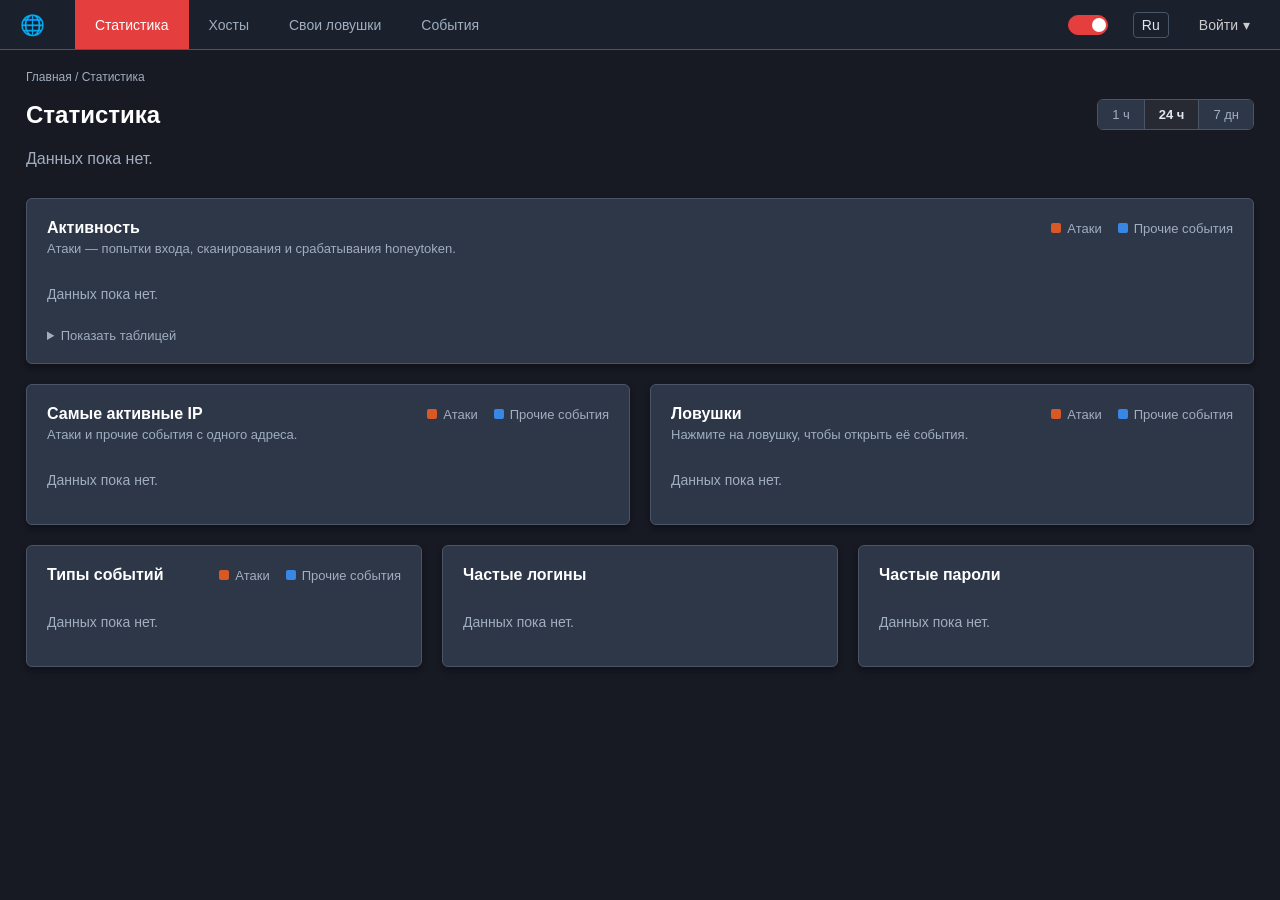
==== commit 01be1f31: "feat(web): custom traps tab and plugin guide Upload projects, download templates and archives, see w" ====
--- a/Web/dashboard.html
+++ b/Web/dashboard.html
@@ -39,6 +39,11 @@
             color: #c084fc;
             border: 1px solid rgba(168, 85, 247, 0.35);
         }
+        .badge-custom {
+            background-color: rgba(100, 116, 139, 0.15);
+            color: #64748b;
+            border: 1px solid rgba(100, 116, 139, 0.4);
+        }
     </style>
 </head>
 <body class="dark-theme">
@@ -51,6 +56,7 @@
             <nav>
                 <a href="#" class="nav-link active" data-tab="stats">Статистика</a>
                 <a href="#" class="nav-link" data-tab="traps">Хосты</a>
+                <a href="#" class="nav-link" data-tab="plugins">Свои ловушки</a>
                 <a href="#" class="nav-link" data-tab="events">События</a>
             </nav>
         </div>
@@ -196,6 +202,54 @@
                     <div class="hbars" id="dash-passwords"></div>
                 </div>
             </div>
+        </section>
+
+        <!-- ВКЛАДКА: СВОИ ЛОВУШКИ (ПЛАГИНЫ) -->
+        <section id="plugins" class="tab-content">
+            <div class="traps-header">
+                <h1>Свои ловушки</h1>
+                <div class="traps-actions">
+                    <a class="btn btn-secondary" href="/api/plugin-templates/service" download>Шаблон: service</a>
+                    <a class="btn btn-secondary" href="/api/plugin-templates/stdio" download>Шаблон: stdio</a>
+                    <button class="btn" id="plugin-upload-btn">Загрузить проект</button>
+                    <input type="file" id="plugin-file" accept=".zip,.tar.gz,.tgz,.tar" hidden>
+                </div>
+            </div>
+            <p class="field-help page-help">Свой проект становится классом ловушки: его можно выбрать при создании ловушки и развернуть на любом хосте. Агент запускает программу, следит за ней и пересылает её события в центр.</p>
+
+            <div id="plugin-upload-status" class="plugin-status" hidden></div>
+
+            <div class="plugin-list" id="plugins-list-container"></div>
+
+            <details class="plugin-guide">
+                <summary>Как подготовить проект</summary>
+                <div class="plugin-guide-body">
+                    <p>Архив <code>.zip</code> или <code>.tar.gz</code> с файлом <code>honeyforge-plugin.json</code> в корне (или в единственной папке архива). Проще всего скачать шаблон и поменять в нём код.</p>
+                    <pre class="code-block">{
+  "name": "my-ftp",
+  "title": "Мой FTP",
+  "version": "1.0.0",
+  "mode": "service",
+  "command": ["python3", "server.py"],
+  "default_port": 2121,
+  "requires": ["python3"],
+  "params": [
+    {"key": "banner", "title": "Баннер", "type": "string", "default": "220 ready"}
+  ]
+}</pre>
+                    <table class="plain-table">
+                        <tr><th>name</th><td>латиница, цифры, <code>-</code> и <code>_</code>; класс ловушки будет <code>plugin:name</code></td></tr>
+                        <tr><th>mode</th><td><code>service</code> — программа сама слушает порт из <code>HF_PORT</code> на адресе <code>HF_BIND</code>. <code>stdio</code> — порт слушает агент и на каждое подключение запускает программу: stdin и stdout — это клиент.</td></tr>
+                        <tr><th>command</th><td>как запустить программу; путь с <code>/</code> считается внутри архива (<code>./run.sh</code>)</td></tr>
+                        <tr><th>requires</th><td>программы, которые должны быть на хосте; деплой проверит их до установки</td></tr>
+                        <tr><th>params</th><td>поля формы ловушки, как у встроенных классов: <code>string</code>, <code>text</code>, <code>int</code>, <code>number</code>, <code>bool</code>, <code>enum</code>, <code>list</code>. Значения приходят программе в <code>HF_PARAMS</code> (JSON).</td></tr>
+                    </table>
+                    <p>Событие — одна строка JSON с полем <code>type</code>. В режиме service её можно печатать в stdout или stderr, в режиме stdio — только в stderr. Остальной вывод попадает в журнал агента.</p>
+                    <pre class="code-block">{"type": "auth", "src_ip": "203.0.113.5", "src_port": 51234, "username": "root", "password": "123456"}
+{"type": "command", "data": {"line": "uname -a"}}</pre>
+                    <p>Типы: <code>connect</code>, <code>disconnect</code>, <code>data</code>, <code>auth</code>, <code>command</code>, <code>request</code>, <code>handshake</code>, <code>scan</code>, <code>token</code>, <code>error</code>. В режиме stdio адрес клиента и сессию агент подставит сам. Каталог для записи — <code>HF_DATA_DIR</code>; программа работает от пользователя <code>nobody</code>.</p>
+                </div>
+            </details>
         </section>
 
         <!-- ВКЛАДКА 3: СОБЫТИЯ -->
@@ -225,73 +279,70 @@
 
     <!-- МОДАЛЬНОЕ ОКНО СОЗДАНИЯ / РЕДАКТИРОВАНИЯ ЛОВУШКИ -->
     <div id="create-trap-modal" class="modal-overlay">
-        <div class="modal-content modal-wide">
-            <span class="close-btn" data-close-modal="create-trap-modal">&times;</span>
-            <h2 id="trap-modal-title">Создание новой ловушки</h2>
+        <div class="modal-content modal-wide trap-modal">
+            <div class="modal-header">
+                <h2 id="trap-modal-title">Создание новой ловушки</h2>
+                <span class="close-btn" data-close-modal="create-trap-modal">&times;</span>
+            </div>
 
             <form id="create-trap-form">
-                <div class="form-group">
-                    <label>Название ловушки</label>
-                    <input type="text" id="trap-name" required placeholder="Например: SSH Honeypot">
-                </div>
-
-                <div class="form-group">
-                    <label for="trap-host">Хост</label>
-                    <select id="trap-host" class="form-select"></select>
-                    <p class="field-help">Агент хоста запускает все его включённые ловушки, поэтому их порты не должны совпадать.</p>
-                </div>
-
-                <div class="form-group">
-                    <label>Класс ловушки</label>
-                    <div style="display: flex; gap: 8px; align-items: center;">
-                        <select id="trap-class" class="form-select" required style="flex: 1;"></select>
-                        <span id="trap-class-badge"></span>
-                    </div>
-                    <p class="field-help" id="trap-class-help"></p>
-                </div>
-
-                <div class="form-group" id="trap-preset-group">
-                    <label>Шаблон (необязательно)</label>
-                    <div style="display: flex; gap: 8px; align-items: center;">
-                        <select id="trap-preset" class="form-select" style="flex: 1;">
-                            <option value="">— Без шаблона —</option>
-                        </select>
-                        <span id="trap-preset-badge"></span>
-                    </div>
-                </div>
-
-                <div class="form-group">
-                    <label>Адрес (bind)</label>
-                    <input type="text" id="trap-bind" value="0.0.0.0" placeholder="0.0.0.0">
-                </div>
-
-                <div class="form-group" id="trap-port-group">
-                    <label>Порт</label>
-                    <input type="number" id="trap-port" min="1" max="65535" placeholder="2222">
-                </div>
-
-                <div class="form-group" id="trap-ports-group" style="display:none;">
-                    <label>Порты (через запятую, диапазоны через дефис)</label>
-                    <input type="text" id="trap-ports" placeholder="9000-9003,10443">
-                </div>
-
-                <div class="form-group params-block">
-                    <div class="params-head">
-                        <span class="params-title">Параметры ловушки</span>
-                        <button type="button" class="link-btn" id="params-mode-btn">Редактировать как JSON</button>
+                <div class="modal-body">
+                    <div class="form-grid">
+                        <div class="form-group">
+                            <label for="trap-name">Название ловушки</label>
+                            <input type="text" id="trap-name" required placeholder="Например: SSH Honeypot">
+                        </div>
+                        <div class="form-group">
+                            <label for="trap-host">Хост</label>
+                            <select id="trap-host" class="form-select"></select>
+                        </div>
+                        <div class="form-group">
+                            <label for="trap-class">Класс ловушки</label>
+                            <select id="trap-class" class="form-select" required></select>
+                        </div>
+                        <div class="form-group" id="trap-preset-group">
+                            <label for="trap-preset">Шаблон (необязательно)</label>
+                            <select id="trap-preset" class="form-select">
+                                <option value="">— Без шаблона —</option>
+                            </select>
+                        </div>
+                        <p class="field-help span-all" id="trap-class-help"></p>
+                        <div class="form-group">
+                            <label for="trap-bind">Адрес (bind)</label>
+                            <input type="text" id="trap-bind" value="0.0.0.0" placeholder="0.0.0.0">
+                        </div>
+                        <div class="form-group" id="trap-port-group">
+                            <label for="trap-port">Порт</label>
+                            <input type="number" id="trap-port" min="1" max="65535" placeholder="2222">
+                        </div>
+                        <div class="form-group" id="trap-ports-group" style="display:none;">
+                            <label for="trap-ports">Порты (через запятую, диапазоны через дефис)</label>
+                            <input type="text" id="trap-ports" placeholder="9000-9003,10443">
+                        </div>
+                        <p class="field-help span-all">Агент хоста запускает все его включённые ловушки, поэтому их порты не должны совпадать.</p>
+                    </div>
+
+                    <div class="form-section-head">
+                        <h3>Параметры ловушки</h3>
+                        <button type="button" class="btn btn-secondary btn-small" id="params-mode-btn">Редактировать как JSON</button>
                     </div>
                     <div id="params-form" class="params-form"></div>
-                    <textarea id="trap-params" class="code-input" rows="16" spellcheck="false" hidden></textarea>
-                </div>
-
-                <div id="trap-form-error" class="auth-error-message" hidden></div>
-
-                <div class="form-group checkbox-group">
-                    <input type="checkbox" id="trap-active" checked>
-                    <label for="trap-active">Запущена (агент должен работать)</label>
-                </div>
-
-                <button type="submit" class="btn btn-success full-width">Сохранить</button>
+                    <textarea id="trap-params" class="code-input" rows="20" spellcheck="false" hidden></textarea>
+                </div>
+
+                <div class="modal-footer">
+                    <div id="trap-form-error" class="auth-error-message" hidden></div>
+                    <div class="modal-footer-row">
+                        <div class="checkbox-group">
+                            <input type="checkbox" id="trap-active" checked>
+                            <label for="trap-active">Запущена (агент должен работать)</label>
+                        </div>
+                        <div class="modal-footer-actions">
+                            <button type="button" class="btn btn-secondary" data-close-modal="create-trap-modal">Отмена</button>
+                            <button type="submit" class="btn btn-success">Сохранить</button>
+                        </div>
+                    </div>
+                </div>
             </form>
         </div>
     </div>
@@ -328,7 +379,7 @@
 
                 <div class="traps-actions">
                     <a id="download-config-btn" class="btn btn-success" href="#" download>Скачать config.json</a>
-                    <a id="download-bundle-btn" class="btn btn-secondary" href="#" download>Скачать .zip (конфиг + инструкция)</a>
+                    <a id="download-bundle-btn" class="btn btn-secondary" href="#" download>Скачать .zip (конфиг, проект и инструкция)</a>
                 </div>
             </div>
         </div>
--- a/Web/style.css
+++ b/Web/style.css
@@ -568,6 +568,55 @@
 .chart-tooltip .tt-key.attack { background: var(--viz-attack); }
 .chart-tooltip .tt-key.other { background: var(--viz-other); }
 
+/* --- Свои ловушки --- */
+.muted { color: var(--text-muted); }
+.mono { font-family: ui-monospace, "Cascadia Code", Consolas, monospace; font-size: 12px; }
+.nowrap { white-space: nowrap; }
+.plain-table { width: 100%; border-collapse: collapse; font-size: 13px; }
+.plain-table th, .plain-table td {
+    text-align: left;
+    vertical-align: top;
+    padding: 8px 10px;
+    border-bottom: 1px solid var(--border-color);
+}
+.plain-table th { font-size: 12px; font-weight: 600; color: var(--text-muted); white-space: nowrap; }
+.plain-table tr:last-child td { border-bottom: 0; }
+.plugin-list { background: var(--white); border-radius: 6px; margin-bottom: 16px; }
+.plugin-list .table-scroll { border: 1px solid var(--border-color); border-radius: 6px; }
+.plugin-table thead th { background: var(--bg-body); }
+.plugin-title { font-weight: 600; }
+.plugin-desc { margin-top: 4px; color: var(--text-muted); max-width: 420px; }
+.plugin-table td.actions { text-align: right; }
+.plugin-table td.actions .btn + .btn { margin-left: 6px; }
+.plugin-status {
+    padding: 10px 14px;
+    border-radius: 6px;
+    border: 1px solid var(--border-color);
+    margin-bottom: 14px;
+    font-size: 14px;
+    background: var(--white);
+}
+.plugin-status-success { border-color: var(--color-success); }
+.plugin-status-error { border-color: var(--color-danger); color: var(--color-danger); white-space: pre-wrap; }
+.plugin-guide { background: var(--white); border: 1px solid var(--border-color); border-radius: 6px; }
+.plugin-guide > summary { cursor: pointer; padding: 12px 16px; font-weight: 600; font-size: 14px; }
+.plugin-guide-body { padding: 0 16px 16px; font-size: 14px; line-height: 1.5; }
+.plugin-guide-body p { margin: 10px 0; }
+.plugin-guide-body .plain-table { margin: 10px 0; }
+.plugin-guide-body .plain-table th { width: 110px; font-family: ui-monospace, Consolas, monospace; color: var(--text-main); }
+.plugin-guide code, .plugin-table code { font-family: ui-monospace, Consolas, monospace; font-size: 12px; }
+.code-block {
+    font-family: ui-monospace, "Cascadia Code", Consolas, monospace;
+    font-size: 12px;
+    line-height: 1.5;
+    background: var(--bg-body);
+    border: 1px solid var(--border-color);
+    border-radius: 4px;
+    padding: 10px 12px;
+    overflow-x: auto;
+    margin: 10px 0;
+}
+
 /* --- Адаптивность --- */
 @media (max-width: 1200px) {
     .stats-grid { grid-template-columns: repeat(2, 1fr); }
@@ -751,52 +800,150 @@
 
 /* --- Класс-ориентированное создание ловушек и события агента --- */
 .modal-content.modal-wide { max-width: 680px; }
-.modal-content.modal-wide,
+.modal-content.modal-wide:not(.trap-modal),
 .modal-content:has(#created-token) { max-height: 92vh; overflow-y: auto; }
 .modal-content:has(#created-token) { max-width: 520px; }
 
-/* --- Форма параметров ловушки --- */
-.params-block { margin-top: 20px; }
-.params-head {
+/* --- Окно ловушки: шапка и низ на месте, прокручивается середина --- */
+.modal-content.trap-modal {
+    max-width: 960px;
+    max-height: 92vh;
+    padding: 0;
+    display: flex;
+    flex-direction: column;
+    overflow: hidden;
+}
+.trap-modal > form { display: flex; flex-direction: column; min-height: 0; flex: 1; }
+.modal-header {
     display: flex;
     justify-content: space-between;
     align-items: center;
+    padding: 16px 24px;
+    border-bottom: 1px solid var(--border-color);
+}
+.modal-header h2 { font-size: 18px; margin: 0; }
+.modal-header .close-btn { position: static; line-height: 1; }
+.modal-body { padding: 20px 24px; overflow-y: auto; flex: 1; min-height: 0; }
+.modal-footer { padding: 12px 24px; border-top: 1px solid var(--border-color); }
+.modal-footer .auth-error-message { margin-bottom: 10px; text-align: left; }
+.modal-footer-row { display: flex; justify-content: space-between; align-items: center; gap: 16px; flex-wrap: wrap; }
+.modal-footer-actions { display: flex; gap: 8px; }
+
+.form-grid {
+    display: grid;
+    grid-template-columns: repeat(2, minmax(0, 1fr));
+    column-gap: 20px;
+    align-items: start;
+}
+.form-grid > .span-all { grid-column: 1 / -1; }
+.form-grid > p.field-help { margin: -6px 0 15px; }
+
+.form-section-head {
+    display: flex;
+    justify-content: space-between;
+    align-items: center;
+    margin: 8px 0 14px;
+    padding-top: 16px;
     border-top: 1px solid var(--border-color);
-    padding-top: 14px;
-    margin-bottom: 12px;
-}
-.params-title { font-weight: 600; font-size: 15px; }
-.link-btn {
-    background: none;
-    border: none;
-    color: var(--color-accent);
-    cursor: pointer;
-    font-size: 13px;
-    padding: 0;
-}
-.link-btn:hover { text-decoration: underline; }
+}
+.form-section-head h3 { font-size: 15px; margin: 0; }
+
 .form-group input.mono,
 .form-group textarea.mono { font-family: ui-monospace, "Cascadia Code", Consolas, monospace; font-size: 13px; }
-.form-group textarea.param-text { font-family: ui-monospace, "Cascadia Code", Consolas, monospace; font-size: 13px; }
-
-details.params-advanced {
-    margin: 6px 0 15px;
-    border: 1px dashed var(--border-color);
-    border-radius: 6px;
-    padding: 0 12px;
-}
-details.params-advanced[open] { padding-bottom: 4px; }
+
+details.params-advanced { margin: 0 0 15px; border-top: 1px solid var(--border-color); }
 details.params-advanced > summary {
     cursor: pointer;
-    padding: 9px 0;
+    padding: 10px 0;
     font-size: 13px;
     color: var(--text-muted);
     user-select: none;
 }
 details.params-advanced > summary:hover { color: var(--text-main); }
 
-.param-list-title { font-size: 13px; font-weight: 600; margin-bottom: 4px; }
-.param-list > .field-help { margin: 0 0 10px; }
+/* --- Списки параметров: таблица, строка на элемент --- */
+.param-list-head { display: flex; justify-content: space-between; align-items: center; gap: 12px; margin-bottom: 6px; }
+.param-list-title { font-size: 13px; font-weight: 600; }
+.param-list > .field-help { margin: 0 0 8px; }
+.table-scroll { overflow-x: auto; border: 1px solid var(--border-color); border-radius: 4px; }
+.param-table { width: 100%; border-collapse: collapse; font-size: 13px; }
+.param-table th {
+    text-align: left;
+    font-weight: 600;
+    font-size: 12px;
+    color: var(--text-muted);
+    padding: 6px 8px;
+    background: var(--bg-body);
+    border-bottom: 1px solid var(--border-color);
+    white-space: nowrap;
+}
+.param-table td { padding: 0; border-bottom: 1px solid var(--border-color); vertical-align: middle; }
+.param-table tbody tr:last-child td { border-bottom: 0; }
+.param-table td + td, .param-table th + th { border-left: 1px solid var(--border-color); }
+/* поля прямо в ячейке — без рамки, как в таблице; селектор сильнее общих правил .form-group (и тёмной темы) */
+.form-group .param-table td > input[type="text"],
+.form-group .param-table td > input[type="number"],
+.form-group .param-table td > select {
+    width: 100%;
+    border: 0;
+    border-radius: 0;
+    background: transparent;
+    color: var(--text-main);
+    padding: 8px;
+    font-size: 13px;
+    outline: none;
+}
+.form-group .param-table td > input.mono { font-family: ui-monospace, "Cascadia Code", Consolas, monospace; font-size: 12px; }
+.form-group .param-table td > input:focus,
+.form-group .param-table td > select:focus { box-shadow: inset 0 0 0 2px var(--color-accent); }
+.form-group .param-table td > select option { background: var(--white); color: var(--text-main); }
+.param-table .col-num { width: 32px; text-align: center; color: var(--text-muted); }
+.param-table .col-int, .param-table .col-number { width: 80px; }
+.param-table .col-enum { width: 170px; }
+.param-table .col-bool { width: 1%; text-align: center; padding: 0 10px; }
+.param-table th.col-bool { padding: 6px 10px; }
+.param-table .col-actions { width: 1%; white-space: nowrap; text-align: right; padding: 0 4px; }
+.param-table tr.is-open > td { background: var(--bg-body); }
+.param-table tr.row-extra > td { padding: 12px 12px 0 44px; background: var(--bg-body); }
+.param-table .table-empty { padding: 12px; color: var(--text-muted); text-align: center; }
+.table-btn {
+    background: transparent;
+    border: 1px solid transparent;
+    color: var(--text-muted);
+    border-radius: 3px;
+    padding: 3px 6px;
+    margin: 0 1px;
+    font-size: 12px;
+    cursor: pointer;
+    line-height: 1.2;
+}
+.table-btn:hover:not(:disabled) { color: var(--text-main); border-color: var(--border-color); }
+.table-btn.active { color: var(--text-main); border-color: var(--border-color); }
+.table-btn.danger:hover:not(:disabled) { color: var(--color-danger); border-color: var(--color-danger); }
+.table-btn:disabled { opacity: 0.3; cursor: default; }
+.col-help {
+    display: grid;
+    grid-template-columns: max-content 1fr;
+    gap: 3px 12px;
+    margin: 8px 0 0;
+    font-size: 12px;
+    color: var(--text-muted);
+    line-height: 1.4;
+}
+.col-help dt { font-weight: 600; }
+.col-help dd { margin: 0; }
+.btn.btn-small { padding: 6px 14px; font-size: 13px; }
+
+@media (max-width: 700px) {
+    .form-grid { grid-template-columns: minmax(0, 1fr); }
+    .modal-header, .modal-body, .modal-footer { padding-left: 16px; padding-right: 16px; }
+    .col-help { grid-template-columns: 1fr; }
+    .param-table { min-width: 640px; }
+    .param-table tr.row-extra > td { padding-left: 12px; }
+    .col-help dd { margin-bottom: 4px; }
+}
+
+.field-help { margin: 0 0 10px; }
 details.list-item {
     border: 1px solid var(--border-color);
     border-left: 3px solid var(--color-accent);
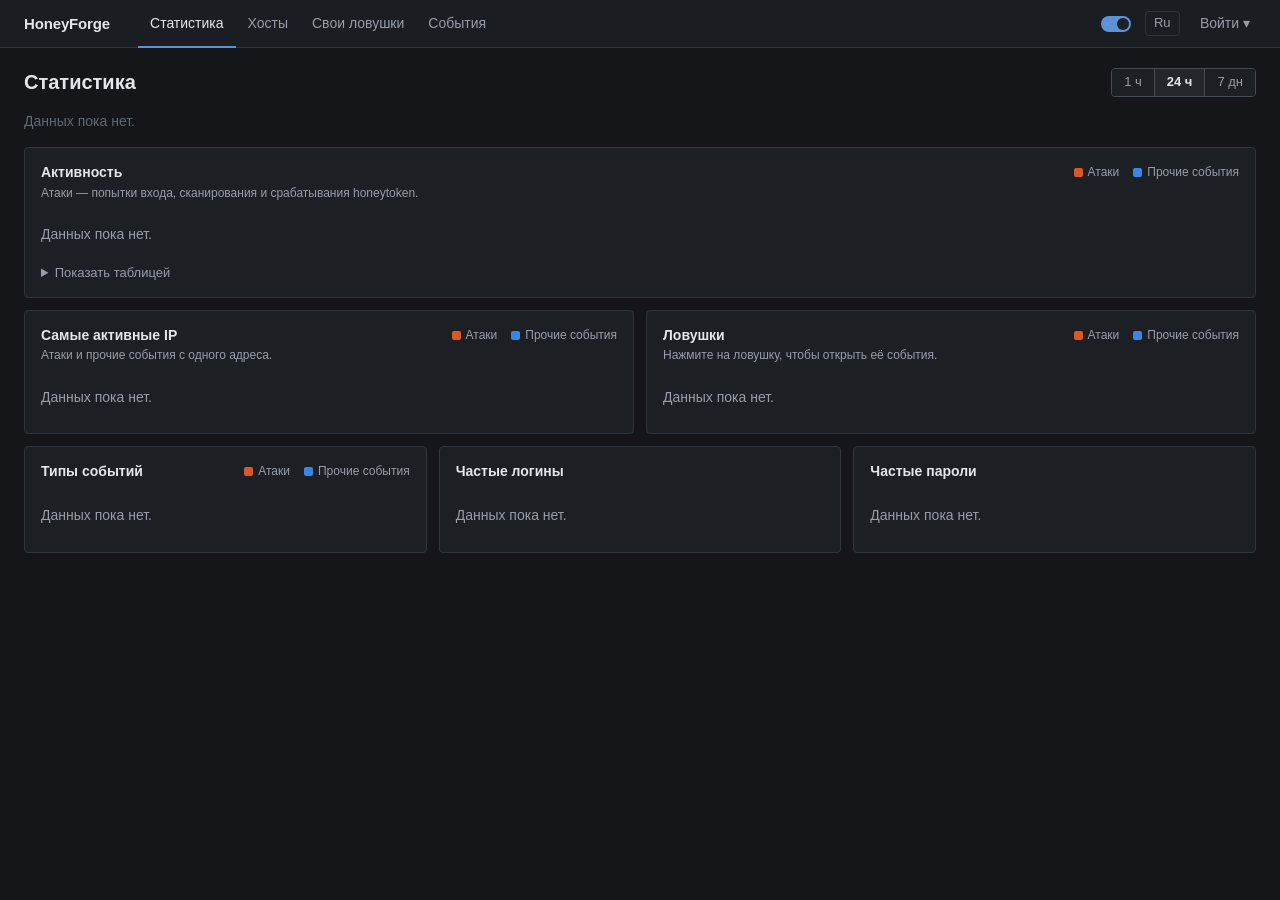
==== commit 95b160db: "feat(web): plain admin look The stylesheet is rewritten around colour tokens, and the dark theme onl" ====
--- a/Web/dashboard.html
+++ b/Web/dashboard.html
@@ -5,53 +5,13 @@
     <meta name="viewport" content="width=device-width, initial-scale=1.0">
     <title>Панель управления</title>
     <link rel="stylesheet" href="style.css">
-    <style>
-        .badge {
-            display: inline-flex;
-            align-items: center;
-            justify-content: center;
-            padding: 2px 7px;
-            font-size: 11px;
-            font-weight: 600;
-            line-height: 1.3;
-            border-radius: 4px;
-            text-transform: uppercase;
-            letter-spacing: 0.5px;
-            white-space: nowrap;
-        }
-        .badge-low {
-            background-color: rgba(16, 185, 129, 0.15);
-            color: #10b981;
-            border: 1px solid rgba(16, 185, 129, 0.35);
-        }
-        .badge-med {
-            background-color: rgba(245, 158, 11, 0.15);
-            color: #f59e0b;
-            border: 1px solid rgba(245, 158, 11, 0.35);
-        }
-        .badge-high {
-            background-color: rgba(239, 68, 68, 0.15);
-            color: #ef4444;
-            border: 1px solid rgba(239, 68, 68, 0.35);
-        }
-        .badge-ics {
-            background-color: rgba(168, 85, 247, 0.15);
-            color: #c084fc;
-            border: 1px solid rgba(168, 85, 247, 0.35);
-        }
-        .badge-custom {
-            background-color: rgba(100, 116, 139, 0.15);
-            color: #64748b;
-            border: 1px solid rgba(100, 116, 139, 0.4);
-        }
-    </style>
 </head>
 <body class="dark-theme">
 
     <!-- Шапка -->
     <header>
         <div class="header-left">
-            <div class="logo">🌐</div>
+            <div class="logo">HoneyForge</div>
 
             <nav>
                 <a href="#" class="nav-link active" data-tab="stats">Статистика</a>
@@ -76,7 +36,7 @@
                     <span id="current-user-name">Пользователь</span> ▾
                 </button>
                 <div class="user-dropdown" id="user-dropdown">
-                    <a href="#" data-action="logout" style="color: #d32f2f;">Выйти</a>
+                    <a href="#" data-action="logout">Выйти</a>
                 </div>
             </div>
         </div>
--- a/Web/style.css
+++ b/Web/style.css
@@ -1,810 +1,645 @@
-/* --- Переменные --- */
+/* HoneyForge — стили панели управления.
+   Цвета — только через токены ниже; тёмная тема меняет токены, а не правила. */
+
 :root {
-    --bg-dark: #2c2c2c;
-    --color-accent: #d32f2f;
-    --color-accent-hover: #b71c1c;
-    --color-success: #16a34a;
-    --color-success-hover: #15803d;
-    --color-danger: #dc2626;
-    --color-danger-hover: #b91c1c;
-    --color-secondary: #6b7280;
-    --color-secondary-hover: #4b5563;
-    --bg-body: #f4f6f8;
-    --bg-card-img: #cbe3f1;
-    --text-main: #222;
-    --text-muted: #6b7280;
-    --border-color: #e5e7eb;
-    --white: #ffffff;
-    /* графики: «атаки» и «прочие» — одна пара цветов на всех графиках дашборда */
+    --bg: #f5f6f8;
+    --surface: #ffffff;
+    --surface-2: #f0f2f5;
+    --border: #d9dde3;
+    --border-strong: #bcc2ca;
+    --text: #1c2024;
+    --muted: #5f6873;
+    --primary: #2b5f9e;
+    --primary-hover: #234f85;
+    --primary-soft: #e9eff7;
+    --danger: #c13b3b;
+    --danger-soft: #fbeceb;
+    --success: #2e7d4f;
+    --success-soft: #e9f4ee;
+    --warn: #9a6400;
+    --warn-soft: #fbf3e2;
+    --focus: rgba(43, 95, 158, 0.28);
+    --header-bg: #ffffff;
+    --overlay: rgba(20, 24, 28, 0.45);
+    --shadow-pop: 0 6px 24px rgba(20, 24, 28, 0.16);
+
+    /* графики: «атаки» и «прочие» — одна пара цветов на всём дашборде */
     --viz-attack: #eb6834;
     --viz-other: #2a78d6;
-    --viz-track: #f0efec;
-    --viz-grid: #e5e7eb;
-    --viz-wash: rgba(0, 0, 0, 0.05);
-}
-
-* {
-    box-sizing: border-box;
-    margin: 0;
-    padding: 0;
-}
-
+    --viz-grid: #e3e6ea;
+    --viz-wash: rgba(0, 0, 0, 0.04);
+
+    /* старые имена, на которые ссылается разметка из script.js */
+    --text-main: var(--text);
+    --text-muted: var(--muted);
+    --border-color: var(--border);
+    --white: var(--surface);
+    --bg-body: var(--bg);
+    --color-accent: var(--primary);
+    --color-danger: var(--danger);
+    --color-success: var(--success);
+
+    --radius: 4px;
+    --mono: ui-monospace, "SF Mono", "Cascadia Mono", "JetBrains Mono", Consolas, monospace;
+}
+
+body.dark-theme {
+    --bg: #141619;
+    --surface: #1c1f23;
+    --surface-2: #23272c;
+    --border: #30353b;
+    --border-strong: #464c54;
+    --text: #e3e6ea;
+    --muted: #979ea8;
+    --primary: #5b93d6;
+    --primary-hover: #77a7e1;
+    --primary-soft: rgba(91, 147, 214, 0.14);
+    --danger: #e27070;
+    --danger-soft: rgba(226, 112, 112, 0.12);
+    --success: #62b384;
+    --success-soft: rgba(98, 179, 132, 0.12);
+    --warn: #d8a443;
+    --warn-soft: rgba(216, 164, 67, 0.12);
+    --focus: rgba(91, 147, 214, 0.35);
+    --header-bg: #1a1d21;
+    --overlay: rgba(0, 0, 0, 0.6);
+    --shadow-pop: 0 8px 28px rgba(0, 0, 0, 0.5);
+    --viz-attack: #d95926;
+    --viz-other: #3987e5;
+    --viz-grid: #2c3137;
+    --viz-wash: rgba(255, 255, 255, 0.05);
+    color-scheme: dark;
+}
+
+/* --- Основа --- */
+* { box-sizing: border-box; margin: 0; padding: 0; }
 [hidden] { display: none !important; }
-
-button, input, select, textarea { font: inherit; }
+button, input, select, textarea { font: inherit; color: inherit; }
 
 body {
-    font-family: -apple-system, BlinkMacSystemFont, "Segoe UI", Roboto, Helvetica, Arial, sans-serif;
-    background-color: var(--bg-body);
-    color: var(--text-main);
-    transition: background-color 0.3s, color 0.3s;
-}
+    font-family: -apple-system, BlinkMacSystemFont, "Segoe UI", Roboto, "Helvetica Neue", Arial, sans-serif;
+    font-size: 14px;
+    line-height: 1.45;
+    background: var(--bg);
+    color: var(--text);
+}
+
+a { color: var(--primary); }
+code, .mono { font-family: var(--mono); font-size: 12px; }
+.muted { color: var(--muted); }
+.nowrap { white-space: nowrap; }
+
+h1 { font-size: 20px; font-weight: 600; margin-bottom: 16px; }
+h2 { font-size: 16px; font-weight: 600; }
+h3 { font-size: 14px; font-weight: 600; }
+
+:focus-visible { outline: 2px solid var(--primary); outline-offset: 1px; }
 
 /* --- Шапка --- */
 header {
-    background-color: var(--bg-dark);
-    color: var(--white);
-    display: flex;
-    align-items: center;
+    background: var(--header-bg);
+    border-bottom: 1px solid var(--border);
+    display: flex;
+    align-items: stretch;
     justify-content: space-between;
-    padding: 0 20px;
-    height: 50px;
-    font-size: 14px;
-}
-
-.header-left {
-    display: flex;
-    align-items: center;
-    height: 100%;
-}
+    height: 48px;
+    padding: 0 24px;
+}
+.header-left, .header-right { display: flex; align-items: center; }
+.header-left { align-items: stretch; }
+.header-right { gap: 14px; color: var(--muted); }
 
 .logo {
-    color: var(--color-accent);
-    font-size: 20px;
-    margin-right: 30px;
-    font-weight: bold;
-}
-
-nav {
-    display: flex;
-    height: 100%;
-}
-
+    display: flex;
+    align-items: center;
+    font-weight: 700;
+    font-size: 15px;
+    letter-spacing: -0.01em;
+    margin-right: 28px;
+    color: var(--text);
+    white-space: nowrap;
+}
+
+nav { display: flex; }
 nav a {
-    color: #ccc;
+    display: flex;
+    align-items: center;
+    padding: 0 12px;
+    color: var(--muted);
     text-decoration: none;
-    padding: 0 20px;
-    display: flex;
-    align-items: center;
-    height: 100%;
-    transition: 0.2s;
-    cursor: pointer;
-}
-
-nav a:hover { color: var(--white); }
-nav a.active {
-    background-color: var(--color-accent);
-    color: var(--white);
-}
-
-.header-right {
-    display: flex;
-    align-items: center;
-    gap: 20px;
-    color: #ccc;
-}
-
-/* --- Переключатель темы --- */
-.switch {
-    position: relative;
-    display: inline-block;
-    width: 40px;
-    height: 20px;
-    margin-right: 5px;
-}
+    border-bottom: 2px solid transparent;
+    margin-bottom: -1px;
+    white-space: nowrap;
+}
+nav a:hover { color: var(--text); }
+nav a.active { color: var(--text); border-bottom-color: var(--primary); font-weight: 500; }
+
+/* Переключатель темы — обычный маленький тумблер. */
+.switch { position: relative; display: inline-block; width: 30px; height: 16px; cursor: pointer; }
 .switch input { opacity: 0; width: 0; height: 0; }
-.slider {
+.slider { position: absolute; inset: 0; background: var(--border-strong); border-radius: 8px; transition: background 0.15s; }
+.slider::before {
+    content: "";
     position: absolute;
-    cursor: pointer;
-    top: 0; left: 0; right: 0; bottom: 0;
-    background-color: #555;
-    transition: .4s;
-}
-.slider:before {
-    position: absolute;
-    content: "";
-    height: 14px;
-    width: 14px;
-    left: 3px;
-    top: 50%;
-    transform: translate(0, -50%);
-    background-color: white;
-    transition: .4s;
-}
-input:checked + .slider { background-color: var(--color-accent); }
-input:checked + .slider:before { transform: translate(20px, -50%); }
-.slider.round { border-radius: 20px; }
-.slider.round:before { border-radius: 50%; }
-
-/* --- Переключатель языка --- */
+    width: 12px;
+    height: 12px;
+    left: 2px;
+    top: 2px;
+    background: var(--surface);
+    border-radius: 50%;
+    transition: transform 0.15s;
+}
+.switch input:checked + .slider { background: var(--primary); }
+.switch input:checked + .slider::before { transform: translateX(14px); }
+.switch input:focus-visible + .slider { outline: 2px solid var(--primary); outline-offset: 2px; }
+
 .lang-switch {
-    background: transparent;
-    border: 1px solid #555;
-    color: #ccc;
-    padding: 4px 8px;
-    border-radius: 4px;
-    font-size: 14px;
-    cursor: pointer;
-    outline: none;
-    transition: 0.2s;
     appearance: none;
     -webkit-appearance: none;
-    text-align: center;
-}
-.lang-switch:hover { border-color: var(--white); color: var(--white); }
-.lang-switch option { background: var(--bg-dark); color: var(--white); }
-
-/* --- Меню пользователя --- */
+    background: transparent;
+    border: 1px solid var(--border);
+    border-radius: var(--radius);
+    padding: 2px 8px;
+    font-size: 13px;
+    color: var(--muted);
+    cursor: pointer;
+}
+.lang-switch:hover { color: var(--text); border-color: var(--border-strong); }
+.lang-switch option { background: var(--surface); color: var(--text); }
+
 .user-menu-container { position: relative; }
 .user-menu-btn {
-    background: transparent;
-    border: none;
-    color: #ccc;
-    font-size: 14px;
+    background: none;
+    border: 0;
+    padding: 4px 6px;
+    color: var(--muted);
     cursor: pointer;
-    display: flex;
-    align-items: center;
-    gap: 5px;
-    padding: 5px 10px;
-    border-radius: 4px;
-    transition: 0.2s;
-}
-.user-menu-btn:hover {
-    color: var(--white);
-    background: rgba(255, 255, 255, 0.1);
-}
+    border-radius: var(--radius);
+}
+.user-menu-btn:hover { color: var(--text); background: var(--surface-2); }
 .user-dropdown {
     display: none;
     position: absolute;
     right: 0;
-    top: 100%;
-    background: var(--white);
-    min-width: 180px;
-    box-shadow: 0 4px 12px rgba(0, 0, 0, 0.15);
-    border-radius: 4px;
-    padding: 10px 0;
+    top: calc(100% + 6px);
+    min-width: 160px;
+    background: var(--surface);
+    border: 1px solid var(--border);
+    border-radius: var(--radius);
+    box-shadow: var(--shadow-pop);
+    padding: 4px 0;
     z-index: 100;
-    margin-top: 5px;
 }
 .user-dropdown.show { display: block; }
-.user-dropdown a {
-    display: block;
-    padding: 10px 20px;
-    color: var(--text-main);
+.user-dropdown a { display: block; padding: 7px 14px; color: var(--text); text-decoration: none; }
+.user-dropdown a:hover { background: var(--surface-2); }
+.user-dropdown a[data-action="logout"] { color: var(--danger); }
+
+/* --- Страница --- */
+main { padding: 20px 24px 40px; max-width: 1480px; margin: 0 auto; }
+.breadcrumbs { display: none; }
+.tab-content { display: none; }
+.tab-content.active { display: block; }
+
+.traps-header {
+    display: flex;
+    justify-content: space-between;
+    align-items: center;
+    gap: 12px;
+    flex-wrap: wrap;
+    margin-bottom: 14px;
+}
+.traps-header h1 { margin-bottom: 0; }
+.traps-actions { display: flex; gap: 8px; flex-wrap: wrap; }
+.traps-subheader { margin-top: 28px; }
+.traps-subheader h2 { margin: 0; }
+.page-help, .field-help.page-help { margin: -6px 0 16px; color: var(--muted); font-size: 13px; max-width: 820px; }
+
+/* --- Кнопки --- */
+.btn {
+    display: inline-flex;
+    align-items: center;
+    justify-content: center;
+    gap: 6px;
+    height: 32px;
+    padding: 0 12px;
+    border: 1px solid var(--primary);
+    border-radius: var(--radius);
+    background: var(--primary);
+    color: #fff;
+    font-size: 14px;
+    font-weight: 500;
     text-decoration: none;
+    white-space: nowrap;
+    cursor: pointer;
+}
+.btn:hover:not(:disabled) { background: var(--primary-hover); border-color: var(--primary-hover); }
+.btn:disabled { opacity: 0.45; cursor: not-allowed; }
+body.dark-theme .btn:not(.btn-secondary):not(.btn-danger) { color: #0f1114; }
+
+/* «Успех» — тот же основной цвет: зелёных кнопок рядом с синими не нужно. */
+.btn.btn-success { background: var(--primary); border-color: var(--primary); }
+
+.btn.btn-secondary { background: var(--surface); border-color: var(--border-strong); color: var(--text); }
+.btn.btn-secondary:hover:not(:disabled) { background: var(--surface-2); border-color: var(--border-strong); }
+
+.btn.btn-danger { background: var(--surface); border-color: var(--border-strong); color: var(--danger); }
+.btn.btn-danger:hover:not(:disabled) { background: var(--danger-soft); border-color: var(--danger); }
+
+.btn.btn-small { height: 26px; padding: 0 9px; font-size: 13px; }
+.full-width { width: 100%; margin-top: 6px; }
+
+.back-link { display: inline-block; margin-bottom: 10px; color: var(--muted); text-decoration: none; }
+.back-link:hover { color: var(--text); }
+
+.table-btn {
+    background: none;
+    border: 1px solid transparent;
+    border-radius: 3px;
+    padding: 2px 6px;
+    color: var(--muted);
+    font-size: 12px;
+    cursor: pointer;
+    line-height: 1.3;
+}
+.table-btn:hover:not(:disabled), .table-btn.active { color: var(--text); border-color: var(--border); background: var(--surface); }
+.table-btn.danger:hover:not(:disabled) { color: var(--danger); border-color: var(--danger); }
+.table-btn:disabled { opacity: 0.3; cursor: default; }
+
+/* --- Поля ввода --- */
+.form-group { margin-bottom: 14px; }
+.form-group label { display: block; margin-bottom: 4px; font-size: 13px; color: var(--muted); }
+.form-group input,
+.form-group select,
+.form-group textarea,
+.search-input,
+.events-toolbar .form-select,
+.code-input {
+    width: 100%;
+    min-height: 34px;
+    padding: 6px 10px;
+    border: 1px solid var(--border-strong);
+    border-radius: var(--radius);
+    background: var(--surface);
+    color: var(--text);
     font-size: 14px;
-    transition: background 0.2s;
-}
-.user-dropdown a:hover { background: var(--bg-body); }
-
-/* --- Модальное окно --- */
+    outline: none;
+}
+.form-group textarea, .code-input { resize: vertical; line-height: 1.45; }
+.form-group input:focus,
+.form-group select:focus,
+.form-group textarea:focus,
+.search-input:focus,
+.events-toolbar .form-select:focus,
+.code-input:focus { border-color: var(--primary); box-shadow: 0 0 0 3px var(--focus); }
+.form-group input:disabled, .form-group select:disabled { background: var(--surface-2); color: var(--muted); }
+::placeholder { color: var(--muted); opacity: 0.75; }
+.form-group input.mono, .form-group textarea.mono, .code-input { font-family: var(--mono); font-size: 13px; }
+
+.form-group input[type="checkbox"],
+.form-group input[type="radio"] { width: auto; min-height: 0; padding: 0; box-shadow: none; }
+
+.checkbox-group { display: flex; align-items: center; gap: 8px; }
+.checkbox-group input[type="checkbox"] { width: auto; min-height: 0; accent-color: var(--primary); }
+.checkbox-group label { margin: 0; color: var(--text); font-size: 14px; cursor: pointer; }
+input[type="checkbox"], input[type="radio"] { accent-color: var(--primary); }
+
+.field-help { margin: 4px 0 0; font-size: 12px; color: var(--muted); line-height: 1.4; }
+
+.search-input { max-width: 360px; }
+.traps-toolbar { margin-bottom: 14px; }
+
+/* --- Сообщения --- */
+.auth-error-message {
+    padding: 8px 12px;
+    border: 1px solid var(--danger);
+    border-radius: var(--radius);
+    background: var(--danger-soft);
+    color: var(--danger);
+    margin-bottom: 14px;
+}
+.deploy-status-box {
+    display: flex;
+    align-items: flex-start;
+    gap: 10px;
+    margin: 0 0 14px;
+    padding: 9px 12px;
+    border: 1px solid var(--border);
+    border-left-width: 3px;
+    border-radius: var(--radius);
+    background: var(--surface);
+}
+.deploy-status-loading { border-left-color: var(--primary); }
+.deploy-status-success { border-left-color: var(--success); }
+.deploy-status-error { border-left-color: var(--danger); color: var(--danger); }
+.deploy-spinner {
+    width: 14px;
+    height: 14px;
+    margin-top: 2px;
+    border: 2px solid var(--border-strong);
+    border-top-color: var(--primary);
+    border-radius: 50%;
+    animation: spin 0.8s linear infinite;
+    flex-shrink: 0;
+}
+@keyframes spin { to { transform: rotate(360deg); } }
+.host-op-text { white-space: pre-wrap; overflow-wrap: anywhere; min-width: 0; }
+
+.empty-hint, .no-events {
+    padding: 28px 16px;
+    border: 1px dashed var(--border-strong);
+    border-radius: var(--radius);
+    color: var(--muted);
+    text-align: center;
+}
+
+/* --- Карточки хостов и ловушек --- */
+.traps-list {
+    display: grid;
+    grid-template-columns: repeat(auto-fill, minmax(300px, 1fr));
+    gap: 12px;
+}
+.trap-item {
+    background: var(--surface);
+    border: 1px solid var(--border);
+    border-radius: var(--radius);
+    padding: 14px 16px;
+    cursor: pointer;
+}
+.trap-item:hover { border-color: var(--border-strong); }
+.trap-item.selected { border-color: var(--primary); box-shadow: 0 0 0 1px var(--primary); }
+.trap-item.loose { border-style: dashed; }
+
+.trap-title {
+    display: flex;
+    justify-content: space-between;
+    align-items: baseline;
+    gap: 12px;
+    margin-bottom: 6px;
+    font-weight: 600;
+    font-size: 15px;
+}
+.trap-name { min-width: 0; overflow: hidden; text-overflow: ellipsis; white-space: nowrap; }
+.trap-status { flex-shrink: 0; font-size: 12px; font-weight: 500; white-space: nowrap; color: var(--muted); }
+.trap-info { font-size: 13px; color: var(--muted); margin-top: 2px; }
+.trap-info code { font-size: 12px; }
+.trap-class { display: flex; align-items: center; gap: 8px; }
+
+/* Состояния: цвет только у точки и подписи, без цветных рамок. */
+.st-online, .st-deployed { color: var(--success); }
+.st-offline, .st-pending, .st-partial { color: var(--warn); }
+.st-never, .st-disabled, .st-idle { color: var(--muted); }
+
+.host-heading { min-width: 0; }
+.host-heading h1 { margin-bottom: 2px; overflow-wrap: anywhere; }
+.host-meta { color: var(--muted); overflow-wrap: anywhere; }
+.host-meta .host-state { font-weight: 500; }
+
+/* Уровни ловушек — спокойные метки, без капса. */
+.badge {
+    display: inline-flex;
+    align-items: center;
+    padding: 0 6px;
+    height: 18px;
+    border: 1px solid var(--border-strong);
+    border-radius: 3px;
+    font-size: 11px;
+    font-weight: 500;
+    color: var(--muted);
+    white-space: nowrap;
+}
+.badge-med { color: var(--warn); border-color: currentColor; }
+.badge-high { color: var(--danger); border-color: currentColor; }
+.badge-ics { color: #7a5bb0; border-color: currentColor; }
+body.dark-theme .badge-ics { color: #ab92d8; }
+.badge-custom { color: var(--primary); border-color: currentColor; }
+
+/* --- Дашборд --- */
+.stats-grid {
+    display: grid;
+    grid-template-columns: repeat(4, minmax(0, 1fr));
+    gap: 12px;
+    margin-bottom: 16px;
+}
+.stat-card {
+    background: var(--surface);
+    border: 1px solid var(--border);
+    border-radius: var(--radius);
+    padding: 12px 16px;
+}
+.stat-label { color: var(--muted); font-size: 13px; }
+.stat-value { font-size: 26px; font-weight: 600; line-height: 1.2; margin-top: 2px; font-variant-numeric: tabular-nums; }
+.stat-value.attack { color: var(--viz-attack); }
+.stat-of { font-size: 15px; font-weight: 400; color: var(--muted); }
+
+.range-switch { display: inline-flex; border: 1px solid var(--border-strong); border-radius: var(--radius); overflow: hidden; }
+.range-switch button {
+    background: var(--surface);
+    border: 0;
+    padding: 4px 12px;
+    font-size: 13px;
+    color: var(--muted);
+    cursor: pointer;
+}
+.range-switch button + button { border-left: 1px solid var(--border-strong); }
+.range-switch button:hover { color: var(--text); }
+.range-switch button.active { background: var(--surface-2); color: var(--text); font-weight: 600; }
+
+.chart-card {
+    background: var(--surface);
+    border: 1px solid var(--border);
+    border-radius: var(--radius);
+    padding: 14px 16px;
+    margin-bottom: 12px;
+    min-width: 0;
+}
+.chart-head { display: flex; justify-content: space-between; align-items: baseline; gap: 12px; flex-wrap: wrap; }
+.chart-head h2 { font-size: 14px; margin: 0; }
+.chart-sub { color: var(--muted); font-size: 12px; margin: 2px 0 10px; }
+.chart-head + .hbars, .chart-head + .activity-chart { margin-top: 12px; }
+.chart-legend { display: flex; gap: 14px; font-size: 12px; color: var(--muted); }
+.chart-legend span { display: inline-flex; align-items: center; gap: 5px; }
+.key { display: inline-block; width: 9px; height: 9px; border-radius: 2px; }
+.key-attack { background: var(--viz-attack); }
+.key-other { background: var(--viz-other); }
+.chart-empty { color: var(--muted); padding: 12px 0; }
+
+.charts-grid { display: grid; grid-template-columns: repeat(2, minmax(0, 1fr)); gap: 12px; }
+.charts-grid-3 { grid-template-columns: repeat(3, minmax(0, 1fr)); }
+.charts-grid .chart-card { margin-bottom: 0; }
+.charts-grid + .charts-grid { margin-top: 12px; }
+
+.activity-chart { position: relative; width: 100%; }
+.activity-chart svg { display: block; width: 100%; height: auto; overflow: visible; }
+.activity-chart text { fill: var(--muted); font-size: 11px; }
+.activity-chart text.chart-empty-label { font-size: 13px; }
+.activity-chart .grid { stroke: var(--viz-grid); stroke-width: 1; }
+.activity-chart .baseline { stroke: var(--border-strong); stroke-width: 1; }
+.activity-chart .seg-attack { fill: var(--viz-attack); }
+.activity-chart .seg-other { fill: var(--viz-other); }
+.activity-chart .col-hit { fill: transparent; }
+.activity-chart .col-hit:hover, .activity-chart .col-hit:focus { fill: var(--viz-wash); outline: none; }
+
+.chart-table { margin-top: 8px; font-size: 13px; color: var(--muted); }
+.chart-table summary { cursor: pointer; }
+.chart-table table { width: 100%; border-collapse: collapse; margin-top: 8px; color: var(--text); font-variant-numeric: tabular-nums; }
+.chart-table th, .chart-table td { text-align: right; padding: 3px 8px; border-bottom: 1px solid var(--border); }
+.chart-table th:first-child, .chart-table td:first-child { text-align: left; }
+.chart-table-scroll { max-height: 260px; overflow-y: auto; }
+
+.hbars { display: flex; flex-direction: column; }
+.hbar {
+    display: grid;
+    grid-template-columns: minmax(0, 38%) minmax(0, 1fr) auto;
+    align-items: center;
+    gap: 10px;
+    padding: 4px 6px;
+    margin: 0 -6px;
+    border-radius: 3px;
+    font-size: 13px;
+}
+.hbar:hover, .hbar:focus-visible { background: var(--viz-wash); outline: none; }
+.hbar.clickable { cursor: pointer; }
+.hbar-label { overflow: hidden; text-overflow: ellipsis; white-space: nowrap; }
+.hbar-label.mono { font-size: 12px; }
+.hbar-track { display: flex; gap: 2px; height: 8px; }
+.hbar-seg { height: 100%; min-width: 2px; }
+.hbar-seg:last-child { border-radius: 0 3px 3px 0; }
+.hbar-seg.attack { background: var(--viz-attack); }
+.hbar-seg.other { background: var(--viz-other); }
+.hbar-value { font-variant-numeric: tabular-nums; text-align: right; min-width: 3ch; }
+
+.chart-tooltip {
+    position: fixed;
+    z-index: 1000;
+    pointer-events: none;
+    background: var(--surface);
+    border: 1px solid var(--border-strong);
+    border-radius: var(--radius);
+    box-shadow: var(--shadow-pop);
+    padding: 6px 9px;
+    font-size: 12px;
+    min-width: 130px;
+    max-width: 280px;
+}
+.chart-tooltip .tt-title { color: var(--muted); margin-bottom: 3px; overflow-wrap: anywhere; }
+.chart-tooltip .tt-row { display: flex; align-items: center; gap: 6px; line-height: 1.6; }
+.chart-tooltip .tt-row strong { font-variant-numeric: tabular-nums; }
+.chart-tooltip .tt-key { width: 10px; height: 2px; flex: none; }
+.chart-tooltip .tt-key.attack { background: var(--viz-attack); }
+.chart-tooltip .tt-key.other { background: var(--viz-other); }
+
+/* --- События: строки таблицы, а не отдельные карточки --- */
+.events-toolbar { display: flex; align-items: center; gap: 8px; margin-bottom: 14px; flex-wrap: wrap; }
+.events-toolbar label { color: var(--muted); white-space: nowrap; }
+.events-toolbar .form-select { width: auto; min-width: 240px; max-width: 100%; }
+
+.events-list {
+    background: var(--surface);
+    border: 1px solid var(--border);
+    border-radius: var(--radius);
+    overflow: hidden;
+}
+.events-list > .no-events { border: 0; border-radius: 0; }
+.event-item {
+    display: grid;
+    grid-template-columns: 150px 170px minmax(160px, 220px) minmax(0, 1fr);
+    gap: 12px;
+    align-items: baseline;
+    padding: 7px 14px;
+    border-bottom: 1px solid var(--border);
+    font-size: 13px;
+}
+.event-item:last-child { border-bottom: 0; }
+.event-item:hover { background: var(--surface-2); }
+.event-head { display: contents; }
+.event-time { order: -1; color: var(--muted); font-size: 12px; font-variant-numeric: tabular-nums; white-space: nowrap; }
+.event-type { font-weight: 500; }
+.event-item.event-warn .event-type { color: var(--warn); }
+.event-source { font-family: var(--mono); font-size: 12px; color: var(--muted); white-space: nowrap; overflow: hidden; text-overflow: ellipsis; }
+.event-detail { overflow-wrap: anywhere; }
+
+/* --- Таблицы --- */
+.table-scroll { overflow-x: auto; border: 1px solid var(--border); border-radius: var(--radius); background: var(--surface); }
+.plain-table { width: 100%; border-collapse: collapse; font-size: 13px; }
+.plain-table th, .plain-table td { text-align: left; vertical-align: top; padding: 8px 12px; border-bottom: 1px solid var(--border); }
+.plain-table th { font-size: 12px; font-weight: 600; color: var(--muted); white-space: nowrap; }
+.plain-table thead th { background: var(--surface-2); }
+.plain-table tr:last-child td, .plain-table tr:last-child th { border-bottom: 0; }
+
+/* --- Свои ловушки --- */
+.plugin-list { margin-bottom: 14px; }
+.plugin-title { font-weight: 600; }
+.plugin-desc { margin-top: 3px; color: var(--muted); max-width: 440px; }
+.plugin-table td.actions { text-align: right; }
+.plugin-table td.actions .btn + .btn { margin-left: 6px; }
+.plugin-status {
+    padding: 9px 12px;
+    margin-bottom: 14px;
+    border: 1px solid var(--border);
+    border-left-width: 3px;
+    border-radius: var(--radius);
+    background: var(--surface);
+}
+.plugin-status-loading { border-left-color: var(--primary); }
+.plugin-status-success { border-left-color: var(--success); }
+.plugin-status-error { border-left-color: var(--danger); color: var(--danger); white-space: pre-wrap; }
+.plugin-guide { background: var(--surface); border: 1px solid var(--border); border-radius: var(--radius); }
+.plugin-guide > summary { cursor: pointer; padding: 10px 14px; font-weight: 600; }
+.plugin-guide-body { padding: 0 14px 14px; line-height: 1.55; max-width: 980px; }
+.plugin-guide-body p { margin: 10px 0; }
+.plugin-guide-body .plain-table { margin: 10px 0; border: 1px solid var(--border); }
+.plugin-guide-body .plain-table th { width: 110px; font-family: var(--mono); color: var(--text); background: var(--surface-2); }
+.code-block {
+    font-family: var(--mono);
+    font-size: 12px;
+    line-height: 1.5;
+    background: var(--surface-2);
+    border: 1px solid var(--border);
+    border-radius: var(--radius);
+    padding: 10px 12px;
+    overflow-x: auto;
+    margin: 10px 0;
+}
+
+/* --- Модальные окна --- */
 .modal-overlay {
     display: none;
     position: fixed;
-    top: 0; left: 0;
-    width: 100%; height: 100%;
-    background: rgba(0, 0, 0, 0.5);
+    inset: 0;
+    background: var(--overlay);
     z-index: 1000;
     justify-content: center;
     align-items: center;
+    padding: 16px;
 }
 .modal-content {
-    background: var(--white);
-    padding: 30px;
-    border-radius: 8px;
-    width: 100%;
-    max-width: 400px;
     position: relative;
-    box-shadow: 0 10px 25px rgba(0, 0, 0, 0.2);
-}
-.close-btn {
-    position: absolute;
-    top: 10px;
-    right: 15px;
-    font-size: 24px;
-    cursor: pointer;
-    color: var(--text-muted);
-}
-.close-btn:hover { color: var(--color-accent); }
-
-.auth-form { display: none; }
-.auth-form.active { display: block; }
-.auth-form h2 { margin-bottom: 20px; font-size: 20px; text-align: center; }
-
-.form-group { margin-bottom: 15px; }
-.form-group label {
-    display: block;
-    font-size: 13px;
-    color: var(--text-muted);
-    margin-bottom: 5px;
-}
-.form-group input,
-.form-group select,
-.form-group textarea {
-    width: 100%;
-    padding: 10px;
-    border: 1px solid var(--border-color);
-    border-radius: 4px;
-    font-size: 14px;
-    outline: none;
-    background: var(--bg-body);
-    color: var(--text-main);
-}
-.form-group input:focus,
-.form-group select:focus,
-.form-group textarea:focus { border-color: var(--color-accent); }
-.form-group textarea { resize: vertical; line-height: 1.4; }
-
-.checkbox-group { display: flex; align-items: center; gap: 10px; }
-.checkbox-group input[type="checkbox"] { width: auto; cursor: pointer; }
-.checkbox-group label { margin-bottom: 0; cursor: pointer; color: var(--text-main); }
-
-.full-width { width: 100%; margin-top: 10px; }
-
-.auth-switch {
-    text-align: center;
-    font-size: 13px;
-    margin-top: 15px;
-    color: var(--text-muted);
-}
-.auth-switch a { color: var(--color-accent); text-decoration: none; }
-.auth-switch a:hover { text-decoration: underline; }
-
-/* --- Основной контент --- */
-main {
-    padding: 20px 26px;
-}
-.breadcrumbs {
-    font-size: 12px;
-    color: var(--text-muted);
-    margin-bottom: 15px;
-}
-.breadcrumbs a { color: var(--text-muted); text-decoration: none; }
-.breadcrumbs a:hover { text-decoration: underline; }
-h1 {
-    font-size: 24px;
-    font-weight: 600;
-    margin-bottom: 25px;
-}
-
-/* --- Переключение вкладок --- */
-.tab-content { display: none; }
-.tab-content.active { display: block; }
-
-/* --- Статистика --- */
-.stats-grid {
-    display: grid;
-    grid-template-columns: repeat(4, 1fr);
-    gap: 20px;
-    margin-bottom: 30px;
-}
-.stat-card {
-    background: var(--white);
-    padding: 25px;
-    border-radius: 6px;
-    box-shadow: 0 2px 8px rgba(0, 0, 0, 0.06);
-    text-align: center;
-}
-.stat-value {
-    font-size: 36px;
-    font-weight: bold;
-    color: var(--color-accent);
-    margin-bottom: 5px;
-}
-.stat-label { color: var(--text-muted); font-size: 14px; }
-
-/* --- Ловушки --- */
-.traps-header {
-    display: flex;
-    justify-content: space-between;
-    align-items: center;
-    margin-bottom: 20px;
-    gap: 15px;
-    flex-wrap: wrap;
-}
-.traps-header h1 { margin-bottom: 0; }
-
-.traps-actions {
-    display: flex;
-    gap: 10px;
-    flex-wrap: wrap;
-}
-
-/* Базовые стили кнопок */
-.btn {
-    background-color: var(--color-accent);
-    color: #ffffff;
-    border: none;
-    padding: 10px 20px;
-    border-radius: 4px;
-    cursor: pointer;
-    font-size: 14px;
-    font-weight: 400;
-    text-decoration: none;
-    display: inline-block;
-    transition: background 0.2s;
-    white-space: nowrap;
-}
-.btn:hover { background-color: var(--color-accent-hover); }
-.btn:disabled {
-    opacity: 0.45;
-    cursor: not-allowed;
-}
-
-/* Зелёные (успех / создание / редактирование) */
-.btn.btn-success { background-color: var(--color-success); }
-.btn.btn-success:hover:not(:disabled) { background-color: var(--color-success-hover); }
-
-/* Красные (опасные действия) */
-.btn.btn-danger { background-color: var(--color-danger); }
-.btn.btn-danger:hover:not(:disabled) { background-color: var(--color-danger-hover); }
-
-/* Серые (нейтральные) */
-.btn.btn-secondary { background-color: var(--color-secondary); }
-.btn.btn-secondary:hover:not(:disabled) { background-color: var(--color-secondary-hover); }
-
-.traps-toolbar { margin-bottom: 20px; }
-.search-input {
-    width: 100%;
-    max-width: 400px;
-    padding: 10px 15px;
-    border: 1px solid var(--border-color);
-    border-radius: 4px;
-    font-size: 14px;
-    outline: none;
-    background: var(--white);
-    color: var(--text-main);
-}
-.search-input:focus { border-color: var(--color-accent); }
-
-.traps-list {
-    display: grid;
-    grid-template-columns: repeat(auto-fill, minmax(340px, 380px));
-    gap: 20px;
-}
-.trap-item {
-    background: var(--white);
-    padding: 20px;
-    border-radius: 6px;
-    box-shadow: 0 2px 8px rgba(0, 0, 0, 0.06);
-    border-left: 4px solid #10b981;
-    cursor: pointer;
-    transition: box-shadow 0.2s, outline 0.2s;
-}
-.trap-item.inactive { border-left-color: var(--text-muted); }
-.trap-item.selected {
-    outline: 2px solid var(--color-accent);
-    outline-offset: 2px;
-    box-shadow: 0 4px 14px rgba(211, 47, 47, 0.25);
-}
-
-.trap-title {
-    font-weight: 600;
-    font-size: 16px;
-    margin-bottom: 8px;
-    display: flex;
-    justify-content: space-between;
-    align-items: baseline;
-    gap: 12px;
-}
-.trap-name {
-    min-width: 0;
-    overflow: hidden;
-    text-overflow: ellipsis;
-    white-space: nowrap;
-}
-.trap-status {
-    flex-shrink: 0;
-    font-size: 12px;
-    white-space: nowrap;
-}
-.trap-info {
-    font-size: 13px;
-    color: var(--text-muted);
-    margin-bottom: 5px;
-}
-
-/* --- Вкладка События --- */
-.events-toolbar {
-    display: flex;
-    align-items: center;
-    gap: 10px;
-    margin-bottom: 20px;
-}
-.events-toolbar label {
-    color: var(--text-muted);
-    font-size: 14px;
-    white-space: nowrap;
-}
-.events-toolbar .form-select {
-    padding: 8px 12px;
-    border: 1px solid var(--border-color);
-    border-radius: 4px;
-    background: var(--white);
-    color: var(--text-main);
-    font-size: 14px;
-    outline: none;
-    min-width: 260px;
-    max-width: 100%;
-    cursor: pointer;
-}
-.events-toolbar .form-select:focus { border-color: var(--color-accent); }
-
-.events-list {
-    display: flex;
-    flex-direction: column;
-    gap: 8px;
-}
-.event-item {
-    padding: 12px 16px;
-    border-radius: 6px;
-    background: var(--white);
-    box-shadow: 0 2px 6px rgba(0, 0, 0, 0.05);
-    border-left: 3px solid var(--color-accent);
-    font-size: 13px;
-}
-.event-head {
-    display: flex;
-    justify-content: space-between;
-    align-items: center;
-    margin-bottom: 4px;
-    font-weight: 600;
-}
-.event-type { color: var(--color-accent); }
-.event-time {
-    font-weight: 400;
-    color: var(--text-muted);
-    font-size: 12px;
-}
-.event-source {
-    color: var(--text-muted);
-    font-size: 12px;
-    margin-bottom: 4px;
-}
-.event-detail {
-    color: var(--text-main);
-    font-size: 13px;
-    word-break: break-all;
-}
-.no-events {
-    color: var(--text-muted);
-    font-size: 14px;
-    text-align: center;
-    padding: 30px 0;
-}
-
-/* --- Дашборд: графики --- */
-.range-switch { display: inline-flex; border: 1px solid var(--border-color); border-radius: 6px; overflow: hidden; }
-.range-switch button {
-    background: var(--white); color: var(--text-muted); border: 0; padding: 7px 14px;
-    font: inherit; font-size: 13px; cursor: pointer;
-}
-.range-switch button + button { border-left: 1px solid var(--border-color); }
-.range-switch button:hover { color: var(--text-main); background: var(--viz-wash); }
-.range-switch button.active { color: var(--text-main); font-weight: 600; background: var(--viz-wash); }
-
-.chart-card {
-    background: var(--white);
-    border-radius: 6px;
-    box-shadow: 0 2px 8px rgba(0, 0, 0, 0.06);
-    padding: 20px;
-    margin-bottom: 20px;
-    min-width: 0;
-}
-.chart-head { display: flex; justify-content: space-between; align-items: baseline; gap: 12px; flex-wrap: wrap; }
-.chart-head h2 { font-size: 16px; margin: 0; }
-.chart-sub { color: var(--text-muted); font-size: 13px; margin: 4px 0 14px; }
-.chart-head + .hbars, .chart-head + .activity-chart { margin-top: 14px; }
-.chart-legend { display: flex; gap: 16px; font-size: 13px; color: var(--text-muted); }
-.chart-legend span { display: inline-flex; align-items: center; gap: 6px; }
-.key { display: inline-block; width: 10px; height: 10px; border-radius: 2px; }
-.key-attack { background: var(--viz-attack); }
-.key-other { background: var(--viz-other); }
-.chart-empty { color: var(--text-muted); font-size: 14px; padding: 16px 0; }
-
-.charts-grid { display: grid; grid-template-columns: repeat(2, minmax(0, 1fr)); gap: 20px; }
-.charts-grid-3 { grid-template-columns: repeat(3, minmax(0, 1fr)); }
-.charts-grid .chart-card { margin-bottom: 0; }
-.charts-grid + .charts-grid, .charts-grid + h2 { margin-top: 20px; }
-.charts-grid + h2 { margin-top: 30px; }
-
-.activity-chart { position: relative; width: 100%; }
-.activity-chart svg { display: block; width: 100%; height: auto; overflow: visible; }
-.activity-chart text { fill: var(--text-muted); font-size: 11px; }
-.activity-chart text.chart-empty-label { font-size: 14px; }
-.activity-chart .grid { stroke: var(--viz-grid); stroke-width: 1; }
-.activity-chart .baseline { stroke: var(--text-muted); stroke-width: 1; opacity: 0.6; }
-.activity-chart .seg-attack { fill: var(--viz-attack); }
-.activity-chart .seg-other { fill: var(--viz-other); }
-.activity-chart .col-hit { fill: transparent; cursor: default; }
-.activity-chart .col-hit:hover, .activity-chart .col-hit:focus { fill: var(--viz-wash); outline: none; }
-
-.chart-table { margin-top: 10px; font-size: 13px; color: var(--text-muted); }
-.chart-table summary { cursor: pointer; }
-.chart-table table { width: 100%; border-collapse: collapse; margin-top: 8px; color: var(--text-main); font-variant-numeric: tabular-nums; }
-.chart-table th, .chart-table td { text-align: right; padding: 4px 8px; border-bottom: 1px solid var(--border-color); }
-.chart-table th:first-child, .chart-table td:first-child { text-align: left; }
-.chart-table-scroll { max-height: 260px; overflow-y: auto; }
-
-.hbars { display: flex; flex-direction: column; gap: 4px; }
-.hbar {
-    display: grid; grid-template-columns: minmax(0, 38%) minmax(0, 1fr) auto; align-items: center; gap: 10px;
-    padding: 5px 6px; margin: 0 -6px; border-radius: 4px; font-size: 13px;
-}
-.hbar:hover, .hbar:focus-visible { background: var(--viz-wash); outline: none; }
-.hbar.clickable { cursor: pointer; }
-.hbar-label { overflow: hidden; text-overflow: ellipsis; white-space: nowrap; color: var(--text-main); }
-.hbar-label.mono { font-family: ui-monospace, SFMono-Regular, Menlo, Consolas, monospace; font-size: 12px; }
-.hbar-label small { color: var(--text-muted); margin-left: 6px; font-family: inherit; }
-.hbar-track { display: flex; gap: 2px; height: 10px; }
-.hbar-seg { height: 100%; min-width: 2px; }
-.hbar-seg:first-child { border-radius: 0; }
-.hbar-seg:last-child { border-radius: 0 4px 4px 0; }
-.hbar-seg.attack { background: var(--viz-attack); }
-.hbar-seg.other { background: var(--viz-other); }
-.hbar-value { color: var(--text-main); font-variant-numeric: tabular-nums; text-align: right; min-width: 3ch; }
-
-.chart-tooltip {
-    position: fixed; z-index: 1000; pointer-events: none;
-    background: var(--white); color: var(--text-main);
-    border: 1px solid var(--border-color); border-radius: 6px;
-    box-shadow: 0 4px 14px rgba(0, 0, 0, 0.15);
-    padding: 8px 10px; font-size: 12px; min-width: 140px; max-width: 280px;
-}
-.chart-tooltip .tt-title { color: var(--text-muted); margin-bottom: 4px; overflow-wrap: anywhere; }
-.chart-tooltip .tt-row { display: flex; align-items: center; gap: 6px; line-height: 1.6; }
-.chart-tooltip .tt-row strong { font-variant-numeric: tabular-nums; }
-.chart-tooltip .tt-key { width: 10px; height: 2px; border-radius: 1px; flex: none; }
-.chart-tooltip .tt-key.attack { background: var(--viz-attack); }
-.chart-tooltip .tt-key.other { background: var(--viz-other); }
-
-/* --- Свои ловушки --- */
-.muted { color: var(--text-muted); }
-.mono { font-family: ui-monospace, "Cascadia Code", Consolas, monospace; font-size: 12px; }
-.nowrap { white-space: nowrap; }
-.plain-table { width: 100%; border-collapse: collapse; font-size: 13px; }
-.plain-table th, .plain-table td {
-    text-align: left;
-    vertical-align: top;
-    padding: 8px 10px;
-    border-bottom: 1px solid var(--border-color);
-}
-.plain-table th { font-size: 12px; font-weight: 600; color: var(--text-muted); white-space: nowrap; }
-.plain-table tr:last-child td { border-bottom: 0; }
-.plugin-list { background: var(--white); border-radius: 6px; margin-bottom: 16px; }
-.plugin-list .table-scroll { border: 1px solid var(--border-color); border-radius: 6px; }
-.plugin-table thead th { background: var(--bg-body); }
-.plugin-title { font-weight: 600; }
-.plugin-desc { margin-top: 4px; color: var(--text-muted); max-width: 420px; }
-.plugin-table td.actions { text-align: right; }
-.plugin-table td.actions .btn + .btn { margin-left: 6px; }
-.plugin-status {
-    padding: 10px 14px;
-    border-radius: 6px;
-    border: 1px solid var(--border-color);
-    margin-bottom: 14px;
-    font-size: 14px;
-    background: var(--white);
-}
-.plugin-status-success { border-color: var(--color-success); }
-.plugin-status-error { border-color: var(--color-danger); color: var(--color-danger); white-space: pre-wrap; }
-.plugin-guide { background: var(--white); border: 1px solid var(--border-color); border-radius: 6px; }
-.plugin-guide > summary { cursor: pointer; padding: 12px 16px; font-weight: 600; font-size: 14px; }
-.plugin-guide-body { padding: 0 16px 16px; font-size: 14px; line-height: 1.5; }
-.plugin-guide-body p { margin: 10px 0; }
-.plugin-guide-body .plain-table { margin: 10px 0; }
-.plugin-guide-body .plain-table th { width: 110px; font-family: ui-monospace, Consolas, monospace; color: var(--text-main); }
-.plugin-guide code, .plugin-table code { font-family: ui-monospace, Consolas, monospace; font-size: 12px; }
-.code-block {
-    font-family: ui-monospace, "Cascadia Code", Consolas, monospace;
-    font-size: 12px;
-    line-height: 1.5;
-    background: var(--bg-body);
-    border: 1px solid var(--border-color);
-    border-radius: 4px;
-    padding: 10px 12px;
-    overflow-x: auto;
-    margin: 10px 0;
-}
-
-/* --- Адаптивность --- */
-@media (max-width: 1200px) {
-    .stats-grid { grid-template-columns: repeat(2, 1fr); }
-    .charts-grid-3 { grid-template-columns: repeat(2, minmax(0, 1fr)); }
-}
-@media (max-width: 900px) {
-    .stats-grid { grid-template-columns: 1fr; }
-    .charts-grid, .charts-grid-3 { grid-template-columns: minmax(0, 1fr); }
-    nav a { padding: 0 10px; font-size: 13px; }
-}
-@media (max-width: 600px) {
-    header { flex-direction: column; height: auto; padding: 10px; gap: 10px; }
-    nav { flex-wrap: wrap; justify-content: center; }
-    nav a { padding: 10px; }
-    .traps-header { flex-direction: column; align-items: flex-start; gap: 10px; }
-    .traps-actions { width: 100%; }
-    .traps-actions .btn { flex-grow: 1; }
-    .events-toolbar { flex-direction: column; align-items: stretch; }
-    .events-toolbar .form-select { width: 100%; min-width: 0; }
-}
-
-/* ==================================================================== */
-/* ==================== ТЕМНАЯ ТЕМА (DARK THEME) ====================== */
-/* ==================================================================== */
-body.dark-theme {
-    --bg-dark: #1a202c;
-    --color-accent: #e53e3e;
-    --color-accent-hover: #c53030;
-    --bg-body: #171923;
-    --bg-card-img: #2d3748;
-    --text-main: #e2e8f0;
-    --text-muted: #a0aec0;
-    --border-color: #4a5568;
-    --white: #2d3748;
-    --viz-attack: #d95926;
-    --viz-other: #3987e5;
-    --viz-track: #3a4556;
-    --viz-grid: #4a5568;
-    --viz-wash: rgba(255, 255, 255, 0.07);
-
-    background-color: var(--bg-body);
-    color: var(--text-main);
-}
-
-body.dark-theme header { border-bottom: 1px solid var(--border-color); }
-body.dark-theme nav a { color: #a0aec0; }
-body.dark-theme nav a:hover { color: #ffffff; }
-body.dark-theme nav a.active { background-color: var(--color-accent); color: #ffffff; }
-
-body.dark-theme .stat-card,
-body.dark-theme .chart-card,
-body.dark-theme .trap-item {
-    background: var(--white);
-    border: 1px solid var(--border-color);
-    box-shadow: 0 4px 6px rgba(0, 0, 0, 0.3);
-}
-body.dark-theme .trap-item.selected {
-    outline: 2px solid var(--color-accent);
-    outline-offset: 2px;
-    box-shadow: 0 4px 14px rgba(229, 62, 62, 0.35);
-}
-
-body.dark-theme .btn {
-    background-color: var(--color-accent);
-    color: #ffffff;
-}
-body.dark-theme .btn:hover { background-color: var(--color-accent-hover); }
-body.dark-theme .btn.btn-success { background-color: #16a34a; }
-body.dark-theme .btn.btn-success:hover:not(:disabled) { background-color: #15803d; }
-body.dark-theme .btn.btn-danger { background-color: #dc2626; }
-body.dark-theme .btn.btn-danger:hover:not(:disabled) { background-color: #b91c1c; }
-body.dark-theme .btn.btn-secondary { background-color: #4a5568; }
-body.dark-theme .btn.btn-secondary:hover:not(:disabled) { background-color: #718096; }
-
-body.dark-theme .search-input,
-body.dark-theme .form-group input,
-body.dark-theme .form-group select,
-body.dark-theme .form-group textarea,
-body.dark-theme .events-toolbar .form-select {
-    background: #1a202c;
-    border: 1px solid var(--border-color);
-    color: var(--text-main);
-}
-body.dark-theme .search-input::placeholder,
-body.dark-theme .form-group input::placeholder { color: #718096; }
-body.dark-theme .search-input:focus,
-body.dark-theme .form-group input:focus,
-body.dark-theme .form-group select:focus,
-body.dark-theme .form-group textarea:focus,
-body.dark-theme .events-toolbar .form-select:focus {
-    border-color: var(--color-accent);
-    box-shadow: 0 0 0 2px rgba(229, 62, 62, 0.2);
-}
-
-body.dark-theme .breadcrumbs,
-body.dark-theme .breadcrumbs a { color: var(--text-muted); }
-body.dark-theme h1,
-body.dark-theme h2 { color: #ffffff; }
-
-body.dark-theme .trap-info { color: var(--text-muted); }
-body.dark-theme .slider { background-color: #4a5568; border: 1px solid #718096; }
-body.dark-theme input:checked + .slider { background-color: var(--color-accent); border-color: var(--color-accent); }
-body.dark-theme .lang-switch { background: #1a202c; border-color: var(--border-color); color: var(--text-main); }
-body.dark-theme .lang-switch option { background: #1a202c; color: var(--text-main); }
-body.dark-theme .user-dropdown {
-    background: var(--white);
-    border: 1px solid var(--border-color);
-    box-shadow: 0 4px 12px rgba(0, 0, 0, 0.4);
-}
-body.dark-theme .user-dropdown a { color: var(--text-main); }
-body.dark-theme .user-dropdown a:hover { background: #4a5568; color: #ffffff; }
-body.dark-theme .user-menu-btn:hover { background: rgba(255, 255, 255, 0.1); }
-
-body.dark-theme .modal-content {
-    background: var(--white);
-    border: 1px solid var(--border-color);
-    box-shadow: 0 10px 25px rgba(0, 0, 0, 0.5);
-}
-body.dark-theme .close-btn { color: var(--text-muted); }
-body.dark-theme .close-btn:hover { color: var(--color-accent); }
-body.dark-theme .form-group label { color: var(--text-muted); }
-body.dark-theme .auth-switch { color: var(--text-muted); }
-
-/* События в тёмной теме */
-body.dark-theme .event-item {
-    background: var(--white);
-    border-left-color: var(--color-accent);
-    border-top: 1px solid var(--border-color);
-    border-right: 1px solid var(--border-color);
-    border-bottom: 1px solid var(--border-color);
-    box-shadow: 0 4px 6px rgba(0, 0, 0, 0.3);
-}
-body.dark-theme .event-type { color: var(--color-accent); }
-
-/* --- Стили для страницы логина (login.html) --- */
-.login-page {
-    display: flex;
-    justify-content: center;
-    align-items: center;
-    min-height: 100vh;
-    padding: 20px;
-    background-color: var(--bg-body);
-}
-
-.login-wrapper {
     width: 100%;
     max-width: 420px;
-    margin: 0 auto;
-}
-
-.auth-card {
-    background: var(--white);
-    padding: 35px 30px;
-    border-radius: 8px;
-    border: 1px solid var(--border-color);
-    box-shadow: 0 10px 25px rgba(0, 0, 0, 0.3);
-}
-
-.login-logo {
-    text-align: center;
-    font-size: 26px;
-    font-weight: bold;
-    color: var(--color-accent);
-    margin-bottom: 25px;
-    display: flex;
-    align-items: center;
-    justify-content: center;
-    gap: 10px;
-}
-
-.auth-error-message {
-    background-color: rgba(220, 38, 38, 0.15);
-    border: 1px solid var(--color-danger);
-    color: #ef4444;
-    padding: 10px 14px;
+    padding: 20px 22px;
+    background: var(--surface);
+    border: 1px solid var(--border);
     border-radius: 6px;
-    font-size: 14px;
-    margin-bottom: 18px;
-    text-align: center;
-}
-
-/* --- Класс-ориентированное создание ловушек и события агента --- */
+    box-shadow: var(--shadow-pop);
+}
+.modal-content h2 { font-size: 17px; margin-bottom: 14px; }
+.modal-content > h2 + p.field-help { margin: -8px 0 16px; }
 .modal-content.modal-wide { max-width: 680px; }
 .modal-content.modal-wide:not(.trap-modal),
 .modal-content:has(#created-token) { max-height: 92vh; overflow-y: auto; }
 .modal-content:has(#created-token) { max-width: 520px; }
-
-/* --- Окно ловушки: шапка и низ на месте, прокручивается середина --- */
+.close-btn {
+    position: absolute;
+    top: 10px;
+    right: 14px;
+    font-size: 22px;
+    line-height: 1;
+    color: var(--muted);
+    cursor: pointer;
+}
+.close-btn:hover { color: var(--text); }
+
 .modal-content.trap-modal {
     max-width: 960px;
     max-height: 92vh;
@@ -818,292 +653,128 @@
     display: flex;
     justify-content: space-between;
     align-items: center;
-    padding: 16px 24px;
-    border-bottom: 1px solid var(--border-color);
-}
-.modal-header h2 { font-size: 18px; margin: 0; }
-.modal-header .close-btn { position: static; line-height: 1; }
-.modal-body { padding: 20px 24px; overflow-y: auto; flex: 1; min-height: 0; }
-.modal-footer { padding: 12px 24px; border-top: 1px solid var(--border-color); }
-.modal-footer .auth-error-message { margin-bottom: 10px; text-align: left; }
-.modal-footer-row { display: flex; justify-content: space-between; align-items: center; gap: 16px; flex-wrap: wrap; }
+    padding: 14px 22px;
+    border-bottom: 1px solid var(--border);
+}
+.modal-header h2 { margin: 0; }
+.modal-header .close-btn { position: static; }
+.modal-body { padding: 18px 22px; overflow-y: auto; flex: 1; min-height: 0; }
+.modal-footer { padding: 12px 22px; border-top: 1px solid var(--border); background: var(--surface-2); }
+.modal-footer .auth-error-message { margin-bottom: 10px; }
+.modal-footer-row { display: flex; justify-content: space-between; align-items: center; gap: 14px; flex-wrap: wrap; }
 .modal-footer-actions { display: flex; gap: 8px; }
 
-.form-grid {
-    display: grid;
-    grid-template-columns: repeat(2, minmax(0, 1fr));
-    column-gap: 20px;
-    align-items: start;
-}
+.form-grid { display: grid; grid-template-columns: repeat(2, minmax(0, 1fr)); column-gap: 18px; align-items: start; }
 .form-grid > .span-all { grid-column: 1 / -1; }
-.form-grid > p.field-help { margin: -6px 0 15px; }
-
+.form-grid > p.field-help { margin: -6px 0 14px; }
 .form-section-head {
     display: flex;
     justify-content: space-between;
     align-items: center;
-    margin: 8px 0 14px;
-    padding-top: 16px;
-    border-top: 1px solid var(--border-color);
-}
-.form-section-head h3 { font-size: 15px; margin: 0; }
-
-.form-group input.mono,
-.form-group textarea.mono { font-family: ui-monospace, "Cascadia Code", Consolas, monospace; font-size: 13px; }
-
-details.params-advanced { margin: 0 0 15px; border-top: 1px solid var(--border-color); }
-details.params-advanced > summary {
-    cursor: pointer;
-    padding: 10px 0;
-    font-size: 13px;
-    color: var(--text-muted);
-    user-select: none;
-}
-details.params-advanced > summary:hover { color: var(--text-main); }
-
-/* --- Списки параметров: таблица, строка на элемент --- */
-.param-list-head { display: flex; justify-content: space-between; align-items: center; gap: 12px; margin-bottom: 6px; }
+    margin: 6px 0 12px;
+    padding-top: 14px;
+    border-top: 1px solid var(--border);
+}
+.form-section-head h3 { margin: 0; }
+
+details.params-advanced { margin: 0 0 14px; border-top: 1px solid var(--border); }
+details.params-advanced > summary { cursor: pointer; padding: 9px 0; font-size: 13px; color: var(--muted); user-select: none; }
+details.params-advanced > summary:hover { color: var(--text); }
+
+/* Списки параметров — таблица, строка на элемент. */
+.param-list-head { display: flex; justify-content: space-between; align-items: center; gap: 12px; margin-bottom: 4px; }
 .param-list-title { font-size: 13px; font-weight: 600; }
 .param-list > .field-help { margin: 0 0 8px; }
-.table-scroll { overflow-x: auto; border: 1px solid var(--border-color); border-radius: 4px; }
 .param-table { width: 100%; border-collapse: collapse; font-size: 13px; }
 .param-table th {
     text-align: left;
     font-weight: 600;
     font-size: 12px;
-    color: var(--text-muted);
-    padding: 6px 8px;
-    background: var(--bg-body);
-    border-bottom: 1px solid var(--border-color);
+    color: var(--muted);
+    padding: 5px 8px;
+    background: var(--surface-2);
+    border-bottom: 1px solid var(--border);
     white-space: nowrap;
 }
-.param-table td { padding: 0; border-bottom: 1px solid var(--border-color); vertical-align: middle; }
+.param-table td { padding: 0; border-bottom: 1px solid var(--border); vertical-align: middle; }
 .param-table tbody tr:last-child td { border-bottom: 0; }
-.param-table td + td, .param-table th + th { border-left: 1px solid var(--border-color); }
-/* поля прямо в ячейке — без рамки, как в таблице; селектор сильнее общих правил .form-group (и тёмной темы) */
+.param-table td + td, .param-table th + th { border-left: 1px solid var(--border); }
 .form-group .param-table td > input[type="text"],
 .form-group .param-table td > input[type="number"],
 .form-group .param-table td > select {
     width: 100%;
+    min-height: 32px;
     border: 0;
     border-radius: 0;
     background: transparent;
-    color: var(--text-main);
-    padding: 8px;
+    padding: 6px 8px;
     font-size: 13px;
-    outline: none;
-}
-.form-group .param-table td > input.mono { font-family: ui-monospace, "Cascadia Code", Consolas, monospace; font-size: 12px; }
+    box-shadow: none;
+}
+.form-group .param-table td > input.mono { font-family: var(--mono); font-size: 12px; }
 .form-group .param-table td > input:focus,
-.form-group .param-table td > select:focus { box-shadow: inset 0 0 0 2px var(--color-accent); }
-.form-group .param-table td > select option { background: var(--white); color: var(--text-main); }
-.param-table .col-num { width: 32px; text-align: center; color: var(--text-muted); }
+.form-group .param-table td > select:focus { box-shadow: inset 0 0 0 2px var(--primary); }
+.param-table .col-num { width: 32px; text-align: center; color: var(--muted); }
 .param-table .col-int, .param-table .col-number { width: 80px; }
 .param-table .col-enum { width: 170px; }
 .param-table .col-bool { width: 1%; text-align: center; padding: 0 10px; }
-.param-table th.col-bool { padding: 6px 10px; }
+.param-table th.col-bool { padding: 5px 10px; }
 .param-table .col-actions { width: 1%; white-space: nowrap; text-align: right; padding: 0 4px; }
-.param-table tr.is-open > td { background: var(--bg-body); }
-.param-table tr.row-extra > td { padding: 12px 12px 0 44px; background: var(--bg-body); }
-.param-table .table-empty { padding: 12px; color: var(--text-muted); text-align: center; }
-.table-btn {
-    background: transparent;
-    border: 1px solid transparent;
-    color: var(--text-muted);
-    border-radius: 3px;
-    padding: 3px 6px;
-    margin: 0 1px;
-    font-size: 12px;
-    cursor: pointer;
-    line-height: 1.2;
-}
-.table-btn:hover:not(:disabled) { color: var(--text-main); border-color: var(--border-color); }
-.table-btn.active { color: var(--text-main); border-color: var(--border-color); }
-.table-btn.danger:hover:not(:disabled) { color: var(--color-danger); border-color: var(--color-danger); }
-.table-btn:disabled { opacity: 0.3; cursor: default; }
-.col-help {
-    display: grid;
-    grid-template-columns: max-content 1fr;
-    gap: 3px 12px;
-    margin: 8px 0 0;
-    font-size: 12px;
-    color: var(--text-muted);
-    line-height: 1.4;
-}
+.param-table tr.is-open > td { background: var(--surface-2); }
+.param-table tr.row-extra > td { padding: 12px 12px 0 44px; background: var(--surface-2); }
+.param-table .table-empty { padding: 12px; color: var(--muted); text-align: center; }
+.col-help { display: grid; grid-template-columns: max-content 1fr; gap: 2px 12px; margin-top: 8px; font-size: 12px; color: var(--muted); line-height: 1.4; }
 .col-help dt { font-weight: 600; }
 .col-help dd { margin: 0; }
-.btn.btn-small { padding: 6px 14px; font-size: 13px; }
-
+
+.run-steps { margin: 10px 0 14px; padding-left: 20px; line-height: 1.7; }
+.run-steps code { background: var(--surface-2); padding: 1px 5px; border-radius: 3px; }
+#created-token { font-family: var(--mono); font-size: 12px; }
+
+/* --- Вход --- */
+.login-page {
+    display: flex;
+    justify-content: center;
+    align-items: flex-start;
+    min-height: 100vh;
+    padding: 12vh 16px 24px;
+}
+.login-wrapper { width: 100%; max-width: 360px; }
+.login-logo { font-size: 18px; font-weight: 700; margin-bottom: 16px; text-align: center; }
+.auth-card { background: var(--surface); border: 1px solid var(--border); border-radius: 6px; padding: 22px 22px 18px; }
+.auth-form { display: none; }
+.auth-form.active { display: block; }
+.auth-form h2 { font-size: 16px; margin-bottom: 14px; }
+.auth-switch { margin-top: 14px; font-size: 13px; color: var(--muted); text-align: center; }
+.auth-switch a { text-decoration: none; }
+.auth-switch a:hover { text-decoration: underline; }
+
+/* --- Узкие экраны --- */
+@media (max-width: 1200px) {
+    .stats-grid { grid-template-columns: repeat(2, minmax(0, 1fr)); }
+    .charts-grid-3 { grid-template-columns: repeat(2, minmax(0, 1fr)); }
+}
+@media (max-width: 900px) {
+    .charts-grid, .charts-grid-3 { grid-template-columns: minmax(0, 1fr); }
+    .event-item { grid-template-columns: 130px minmax(0, 1fr); }
+    .event-source, .event-detail { grid-column: 2; }
+}
 @media (max-width: 700px) {
+    header { height: auto; flex-wrap: wrap; padding: 0 12px; }
+    .header-left { width: 100%; overflow-x: auto; scrollbar-width: none; }
+    .header-right { padding: 6px 0; }
+    .logo { margin-right: 14px; }
+    nav a { padding: 12px 8px; }
+    main { padding: 16px 12px 32px; }
+    .stats-grid { grid-template-columns: minmax(0, 1fr); }
+    .traps-actions .btn { flex-grow: 1; }
+    .events-toolbar .form-select { width: 100%; min-width: 0; }
     .form-grid { grid-template-columns: minmax(0, 1fr); }
-    .modal-header, .modal-body, .modal-footer { padding-left: 16px; padding-right: 16px; }
+    .modal-header, .modal-body, .modal-footer { padding-left: 14px; padding-right: 14px; }
     .col-help { grid-template-columns: 1fr; }
+    .col-help dd { margin-bottom: 4px; }
     .param-table { min-width: 640px; }
     .param-table tr.row-extra > td { padding-left: 12px; }
-    .col-help dd { margin-bottom: 4px; }
-}
-
-.field-help { margin: 0 0 10px; }
-details.list-item {
-    border: 1px solid var(--border-color);
-    border-left: 3px solid var(--color-accent);
-    border-radius: 6px;
-    margin-bottom: 10px;
-    background: var(--bg-body);
-}
-details.list-item > summary {
-    display: flex;
-    align-items: center;
-    gap: 10px;
-    padding: 8px 10px;
-    cursor: pointer;
-    list-style: none;
-    user-select: none;
-}
-details.list-item > summary::-webkit-details-marker { display: none; }
-details.list-item > summary::before { content: "▸"; color: var(--text-muted); font-size: 12px; }
-details.list-item[open] > summary::before { content: "▾"; }
-.list-item-num { font-size: 13px; font-weight: 600; white-space: nowrap; }
-.list-item-summary {
-    flex: 1;
-    min-width: 0;
-    overflow: hidden;
-    text-overflow: ellipsis;
-    white-space: nowrap;
-    font-size: 12px;
-    color: var(--text-muted);
-    font-family: ui-monospace, Consolas, monospace;
-}
-.list-item-actions { display: flex; gap: 4px; }
-.icon-btn {
-    background: transparent;
-    border: 1px solid var(--border-color);
-    color: var(--text-muted);
-    border-radius: 4px;
-    width: 26px;
-    height: 26px;
-    cursor: pointer;
-    font-size: 13px;
-    line-height: 1;
-}
-.icon-btn:hover:not(:disabled) { color: var(--text-main); border-color: var(--text-muted); }
-.icon-btn.danger:hover:not(:disabled) { color: #ffffff; background: var(--color-danger); border-color: var(--color-danger); }
-.icon-btn:disabled { opacity: 0.35; cursor: default; }
-.list-item-body { padding: 4px 12px 2px; border-top: 1px solid var(--border-color); }
-.list-item-body .form-group:first-child { margin-top: 10px; }
-.btn.btn-small { padding: 6px 14px; font-size: 13px; }
-body.dark-theme details.list-item { background: #232a38; }
-
-.field-help {
-    margin: 6px 0 0;
-    font-size: 12px;
-    color: var(--text-muted);
-    line-height: 1.4;
-}
-.code-input {
-    width: 100%;
-    font-family: ui-monospace, "Cascadia Code", "Fira Code", Consolas, monospace;
-    font-size: 13px;
-    line-height: 1.45;
-    padding: 10px;
-    border-radius: 4px;
-    border: 1px solid var(--border-color);
-    background: var(--bg-body);
-    color: var(--text-main);
-    outline: none;
-    resize: vertical;
-}
-.code-input:focus { border-color: var(--color-accent); }
-body.dark-theme .code-input { background: #1a202c; }
-.run-steps {
-    margin: 12px 0 16px;
-    padding-left: 20px;
-    line-height: 1.7;
-    font-size: 14px;
-}
-.run-steps code {
-    background: var(--bg-body);
-    padding: 1px 6px;
-    border-radius: 4px;
-    font-family: ui-monospace, Consolas, monospace;
-    font-size: 12.5px;
-}
-#created-token {
-    font-family: ui-monospace, Consolas, monospace;
-    font-size: 12.5px;
-}
-.trap-class { font-size: 12px; }
-.event-item.event-warn,
-body.dark-theme .event-item.event-warn { border-left-color: #f59e0b; }
-
-/* --- Стили модального окна SSH деплоя --- */
-.deploy-status-box {
-    margin: 15px 0;
-    padding: 12px 16px;
-    border-radius: 6px;
-    font-size: 14px;
-    display: flex;
-    align-items: center;
-    gap: 12px;
-    line-height: 1.4;
-}
-.deploy-status-loading {
-    background-color: rgba(59, 130, 246, 0.15);
-    border: 1px solid #3b82f6;
-    color: #3b82f6;
-}
-.deploy-status-success {
-    background-color: rgba(22, 163, 74, 0.15);
-    border: 1px solid var(--color-success);
-    color: var(--color-success);
-}
-.deploy-status-error {
-    background-color: rgba(220, 38, 38, 0.15);
-    border: 1px solid var(--color-danger);
-    color: var(--color-danger);
-}
-.deploy-spinner {
-    width: 20px;
-    height: 20px;
-    border: 2px solid rgba(59, 130, 246, 0.3);
-    border-top-color: #3b82f6;
-    border-radius: 50%;
-    animation: deploy-spin 0.8s linear infinite;
-    flex-shrink: 0;
-}
-@keyframes deploy-spin {
-    0% { transform: rotate(0deg); }
-    100% { transform: rotate(360deg); }
-}
-
-/* --- Хосты --- */
-.page-help { margin: -8px 0 16px; font-size: 13px; }
-.back-link {
-    display: inline-block;
-    margin-bottom: 12px;
-    color: var(--text-muted);
-    text-decoration: none;
-    font-size: 14px;
-}
-.back-link:hover { color: var(--color-accent); }
-.host-heading { min-width: 0; }
-.host-heading h1 { margin-bottom: 4px; overflow-wrap: anywhere; }
-.host-meta { color: var(--text-muted); font-size: 14px; overflow-wrap: anywhere; }
-.host-meta .host-state { font-weight: 600; }
-.traps-subheader { margin-top: 28px; }
-.traps-subheader h2 { font-size: 18px; margin: 0; }
-.host-op-text {
-    white-space: pre-wrap;
-    overflow-wrap: anywhere;
-    min-width: 0;
-}
-.host-item.pending { border-left-color: #f59e0b; }
-.host-item.loose { border-left-style: dashed; }
-.host-item .trap-info code { font-size: 12px; }
-.empty-hint {
-    color: var(--text-muted);
-    padding: 24px;
-    border: 1px dashed var(--border-color);
-    border-radius: 6px;
-    text-align: center;
-}
+    .event-item { grid-template-columns: minmax(0, 1fr); gap: 2px; }
+    .event-source, .event-detail { grid-column: auto; }
+}
